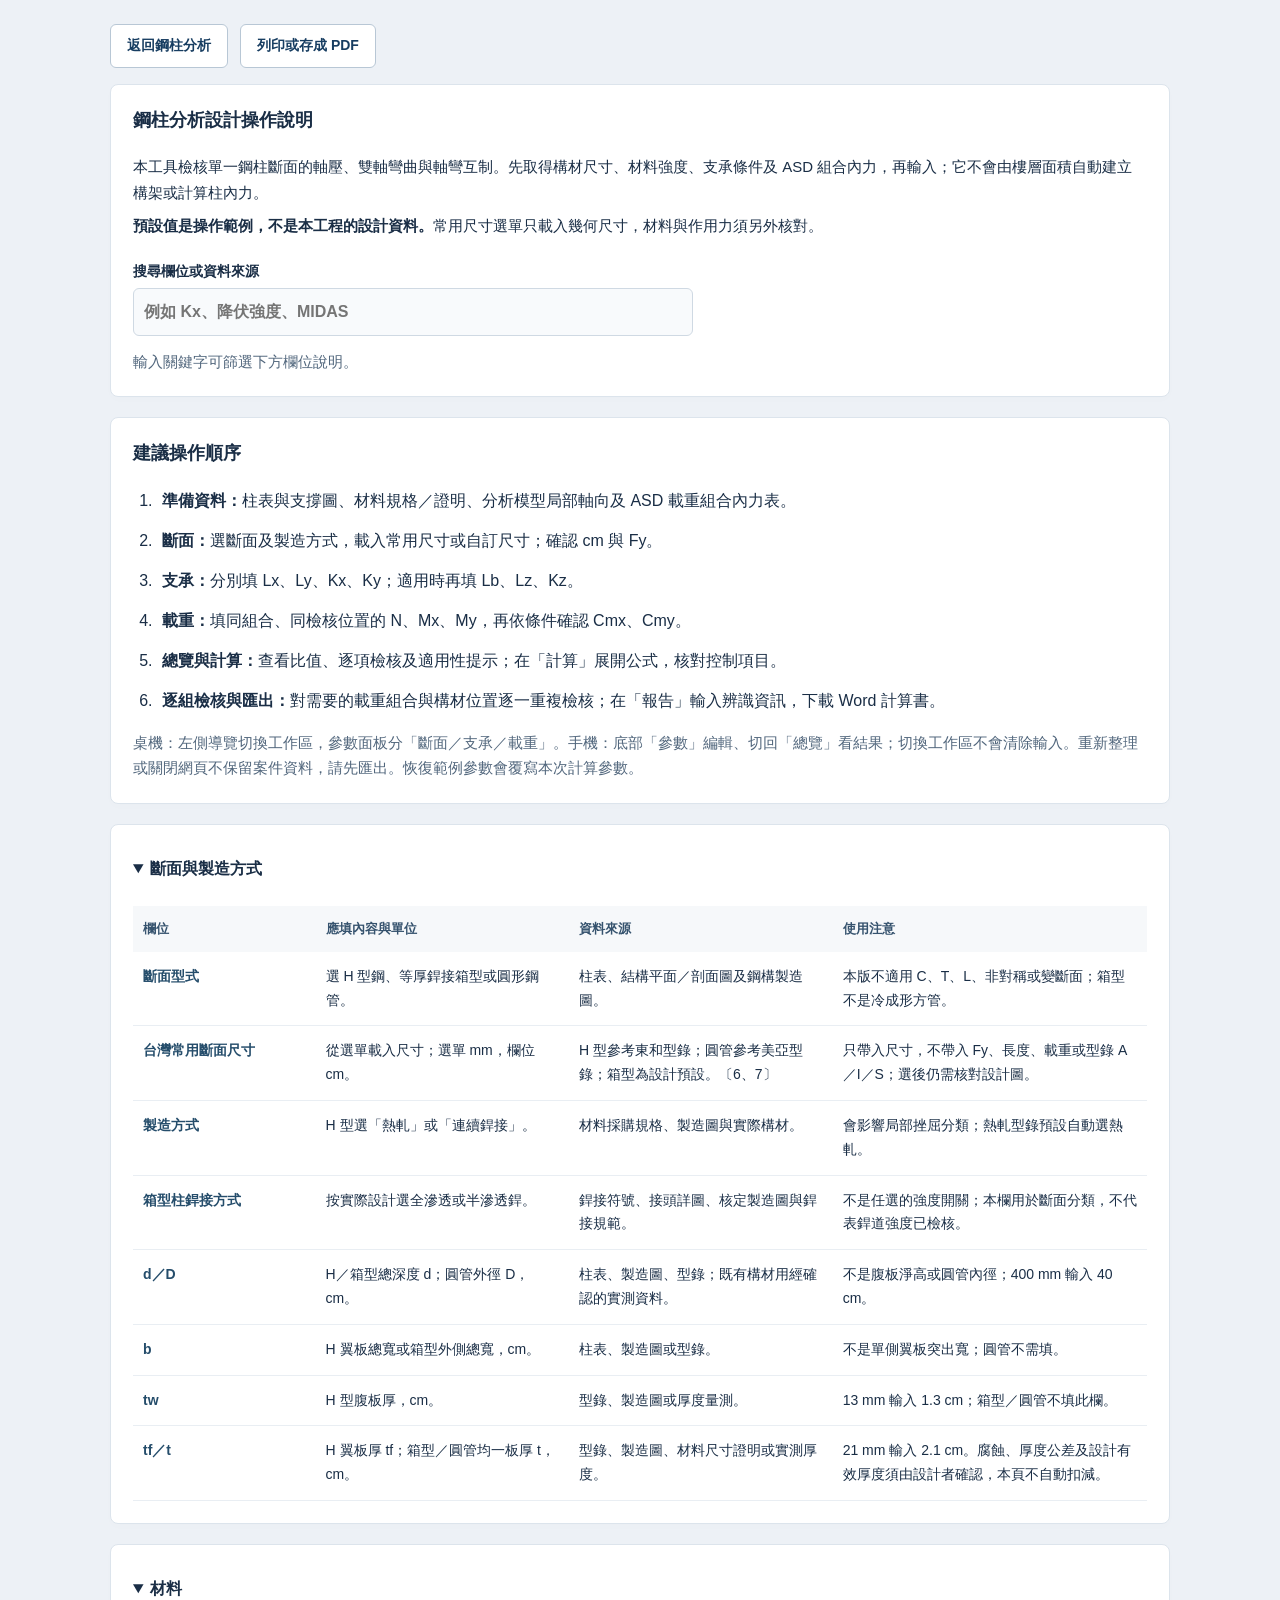
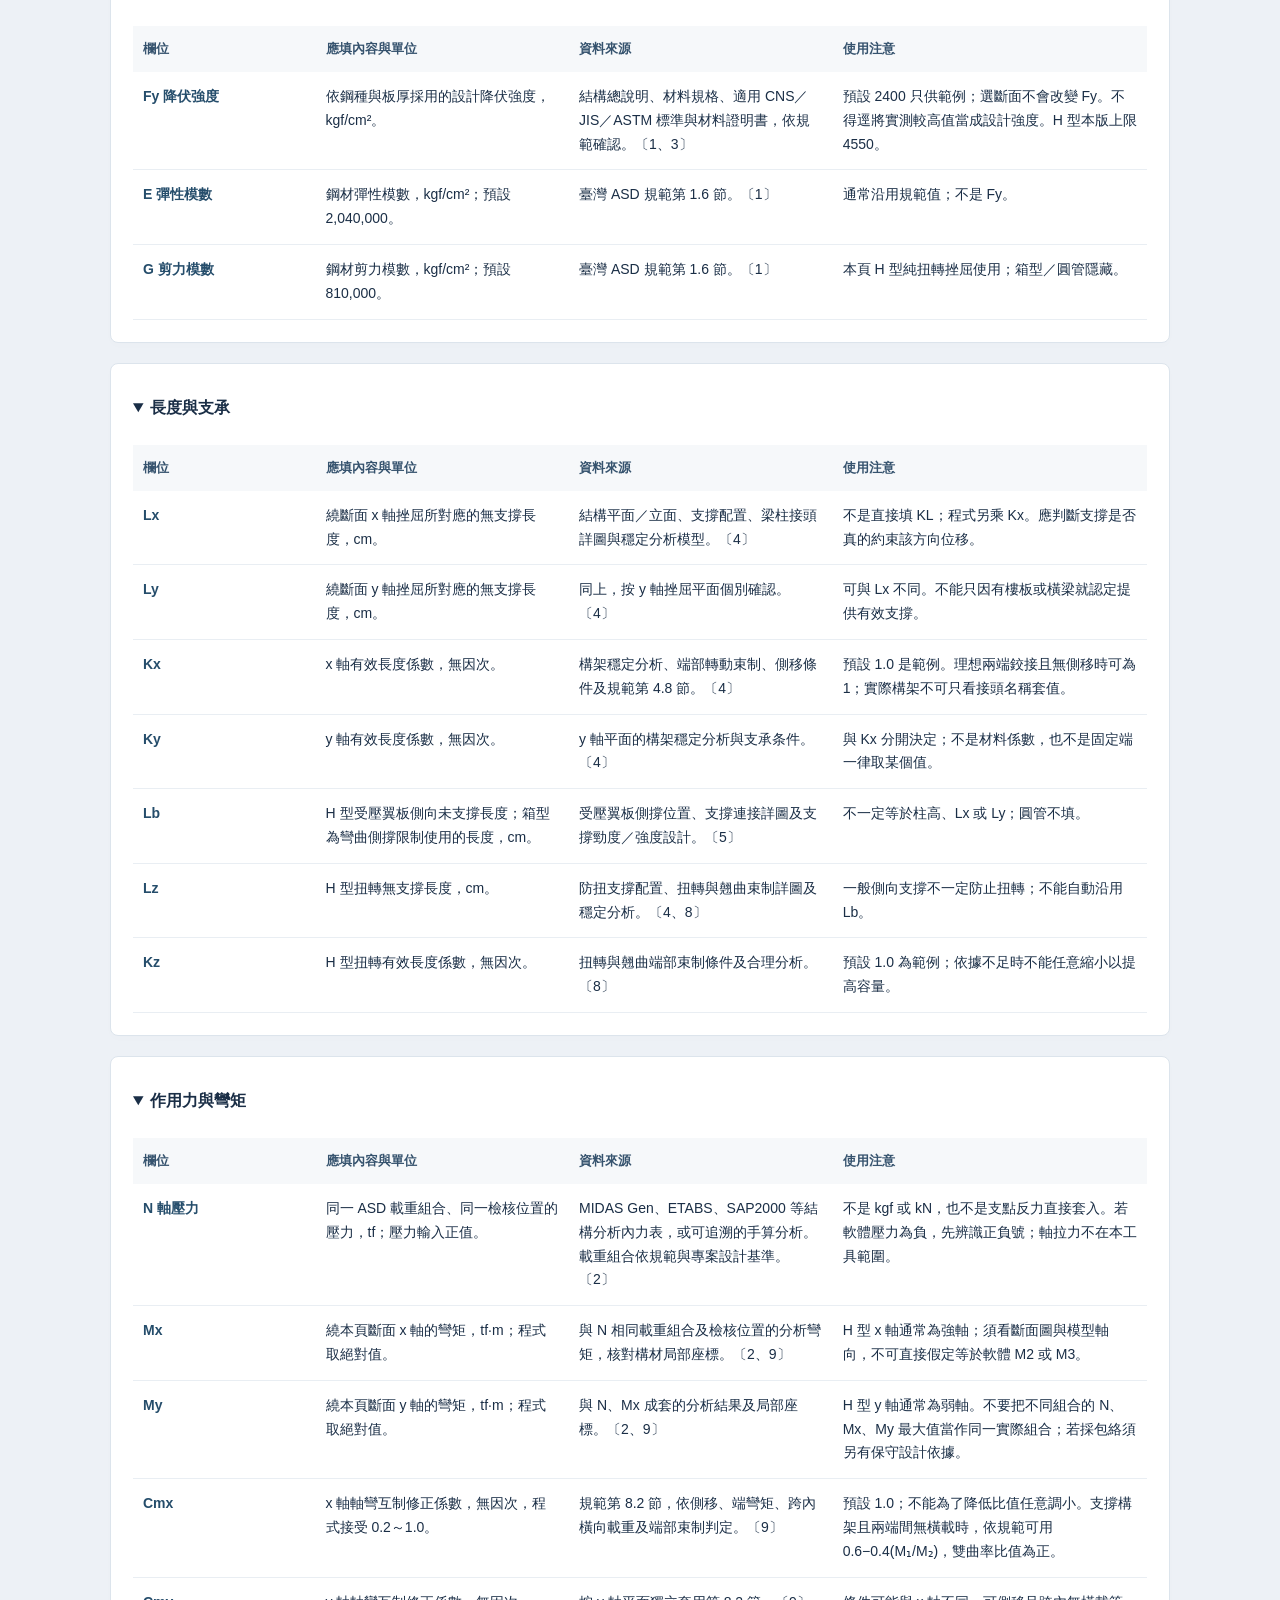
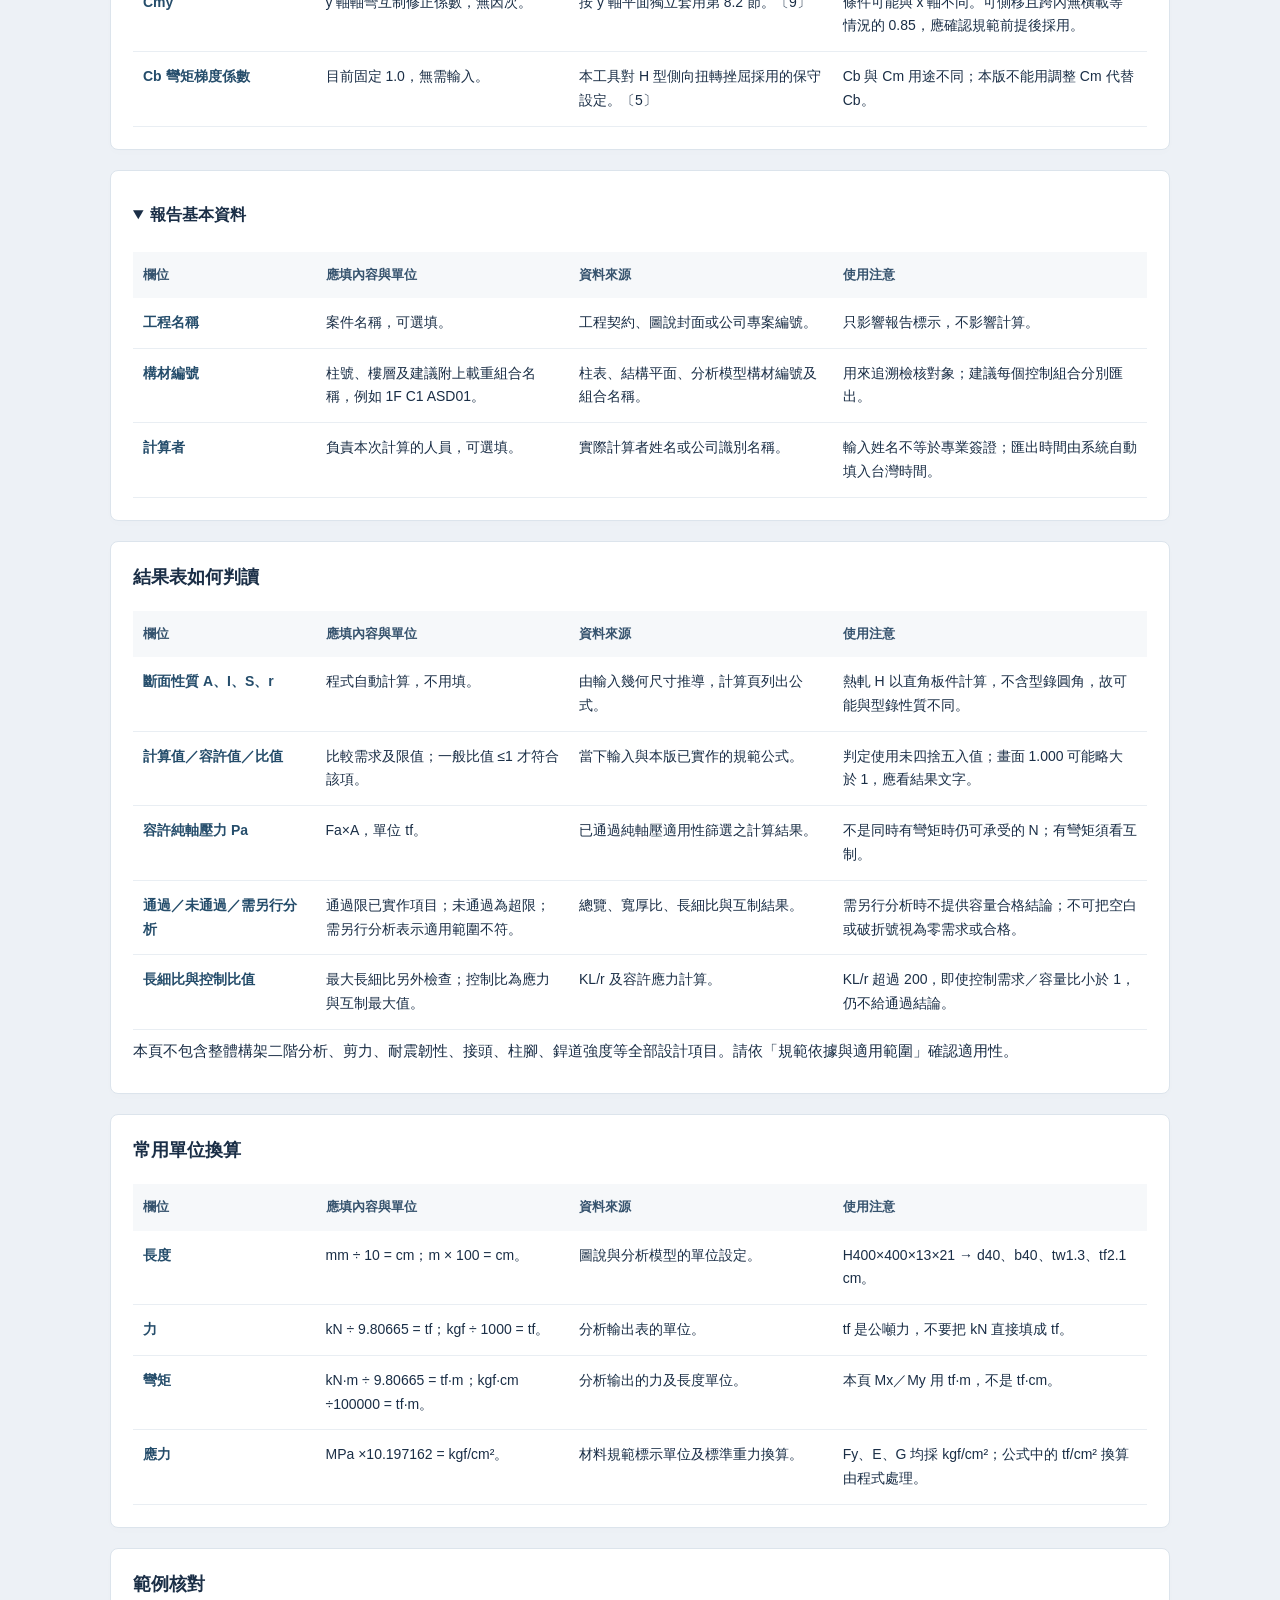
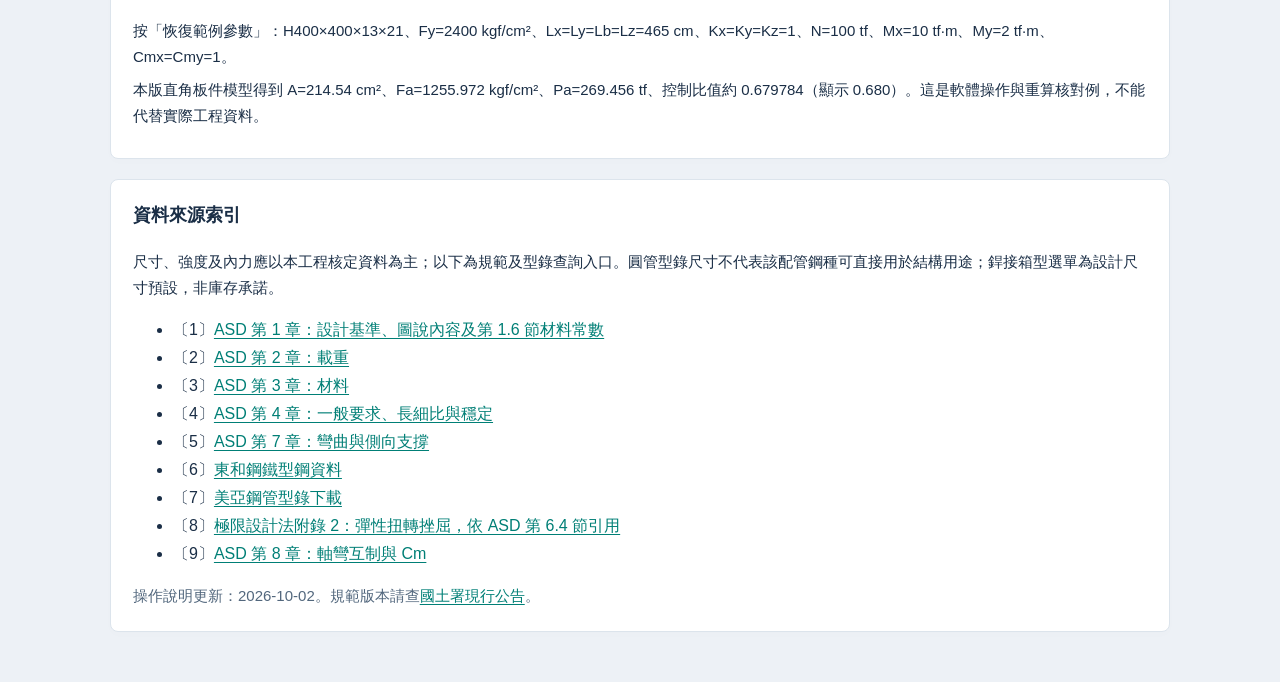
==== manual.html @ a2aa0b91 "Embed searchable operation guide with field definitions and data sources" ====
<!doctype html><html lang="zh-Hant"><head><meta charset="utf-8"><meta name="viewport" content="width=device-width,initial-scale=1"><title>鋼柱分析設計操作說明</title><link rel="stylesheet" href="style.css?v=20261002-ui2"><style>body{padding:0;background:#edf1f6}.manual-head{max-width:1100px;margin:24px auto 16px;padding:0 20px;display:flex;gap:12px;flex-wrap:wrap}.manual-content{max-width:1100px;margin:auto;padding:0 20px 30px}.manual-content .guide-actions{display:none}@media print{.manual-head,.guide-actions{display:none!important}.manual-content{padding:0}.panel{break-inside:auto;border:0}.guide-table tr{break-inside:avoid}body{background:white}}</style></head><body><div class="manual-head"><a href="index.html" class="toolbar-button">返回鋼柱分析</a><button class="toolbar-button" onclick="window.print()">列印或存成 PDF</button></div><article class="manual-content operation-guide"><section class="panel guide-intro"><h2>鋼柱分析設計操作說明</h2><p>本工具檢核單一鋼柱斷面的軸壓、雙軸彎曲與軸彎互制。先取得構材尺寸、材料強度、支承條件及 ASD 組合內力，再輸入；它不會由樓層面積自動建立構架或計算柱內力。</p><p><strong>預設值是操作範例，不是本工程的設計資料。</strong>常用尺寸選單只載入幾何尺寸，材料與作用力須另外核對。</p><div class="guide-actions"><a class="toolbar-button" href="manual.html" target="_blank" rel="noopener">獨立開啟操作手冊</a></div><label class="guide-search-label">搜尋欄位或資料來源<input type="search" class="guide-search" placeholder="例如 Kx、降伏強度、MIDAS" aria-describedby="guide-search-result"></label><p id="guide-search-result" class="hint" role="status">輸入關鍵字可篩選下方欄位說明。</p></section>
<section class="panel"><h2>建議操作順序</h2><ol class="guide-steps"><li><b>準備資料：</b>柱表與支撐圖、材料規格／證明、分析模型局部軸向及 ASD 載重組合內力表。</li><li><b>斷面：</b>選斷面及製造方式，載入常用尺寸或自訂尺寸；確認 cm 與 Fy。</li><li><b>支承：</b>分別填 Lx、Ly、Kx、Ky；適用時再填 Lb、Lz、Kz。</li><li><b>載重：</b>填同組合、同檢核位置的 N、Mx、My，再依條件確認 Cmx、Cmy。</li><li><b>總覽與計算：</b>查看比值、逐項檢核及適用性提示；在「計算」展開公式，核對控制項目。</li><li><b>逐組檢核與匯出：</b>對需要的載重組合與構材位置逐一重複檢核；在「報告」輸入辨識資訊，下載 Word 計算書。</li></ol><p class="hint">桌機：左側導覽切換工作區，參數面板分「斷面／支承／載重」。手機：底部「參數」編輯、切回「總覽」看結果；切換工作區不會清除輸入。重新整理或關閉網頁不保留案件資料，請先匯出。恢復範例參數會覆寫本次計算參數。</p></section><section class="panel"><details class="guide-section" open><summary>斷面與製造方式</summary><div class="guide-table-wrap"><table class="guide-table"><thead><tr><th>欄位</th><th>應填內容與單位</th><th>資料來源</th><th>使用注意</th></tr></thead><tbody><tr><td data-label="欄位">斷面型式</td><td data-label="應填內容與單位">選 H 型鋼、等厚銲接箱型或圓形鋼管。</td><td data-label="資料來源">柱表、結構平面／剖面圖及鋼構製造圖。</td><td data-label="使用注意">本版不適用 C、T、L、非對稱或變斷面；箱型不是冷成形方管。</td></tr><tr><td data-label="欄位">台灣常用斷面尺寸</td><td data-label="應填內容與單位">從選單載入尺寸；選單 mm，欄位 cm。</td><td data-label="資料來源">H 型參考東和型錄；圓管參考美亞型錄；箱型為設計預設。〔6、7〕</td><td data-label="使用注意">只帶入尺寸，不帶入 Fy、長度、載重或型錄 A／I／S；選後仍需核對設計圖。</td></tr><tr><td data-label="欄位">製造方式</td><td data-label="應填內容與單位">H 型選「熱軋」或「連續銲接」。</td><td data-label="資料來源">材料採購規格、製造圖與實際構材。</td><td data-label="使用注意">會影響局部挫屈分類；熱軋型錄預設自動選熱軋。</td></tr><tr><td data-label="欄位">箱型柱銲接方式</td><td data-label="應填內容與單位">按實際設計選全滲透或半滲透銲。</td><td data-label="資料來源">銲接符號、接頭詳圖、核定製造圖與銲接規範。</td><td data-label="使用注意">不是任選的強度開關；本欄用於斷面分類，不代表銲道強度已檢核。</td></tr><tr><td data-label="欄位">d／D</td><td data-label="應填內容與單位">H／箱型總深度 d；圓管外徑 D，cm。</td><td data-label="資料來源">柱表、製造圖、型錄；既有構材用經確認的實測資料。</td><td data-label="使用注意">不是腹板淨高或圓管內徑；400 mm 輸入 40 cm。</td></tr><tr><td data-label="欄位">b</td><td data-label="應填內容與單位">H 翼板總寬或箱型外側總寬，cm。</td><td data-label="資料來源">柱表、製造圖或型錄。</td><td data-label="使用注意">不是單側翼板突出寬；圓管不需填。</td></tr><tr><td data-label="欄位">tw</td><td data-label="應填內容與單位">H 型腹板厚，cm。</td><td data-label="資料來源">型錄、製造圖或厚度量測。</td><td data-label="使用注意">13 mm 輸入 1.3 cm；箱型／圓管不填此欄。</td></tr><tr><td data-label="欄位">tf／t</td><td data-label="應填內容與單位">H 翼板厚 tf；箱型／圓管均一板厚 t，cm。</td><td data-label="資料來源">型錄、製造圖、材料尺寸證明或實測厚度。</td><td data-label="使用注意">21 mm 輸入 2.1 cm。腐蝕、厚度公差及設計有效厚度須由設計者確認，本頁不自動扣減。</td></tr></tbody></table></div></details></section><section class="panel"><details class="guide-section" open><summary>材料</summary><div class="guide-table-wrap"><table class="guide-table"><thead><tr><th>欄位</th><th>應填內容與單位</th><th>資料來源</th><th>使用注意</th></tr></thead><tbody><tr><td data-label="欄位">Fy 降伏強度</td><td data-label="應填內容與單位">依鋼種與板厚採用的設計降伏強度，kgf/cm²。</td><td data-label="資料來源">結構總說明、材料規格、適用 CNS／JIS／ASTM 標準與材料證明書，依規範確認。〔1、3〕</td><td data-label="使用注意">預設 2400 只供範例；選斷面不會改變 Fy。不得逕將實測較高值當成設計強度。H 型本版上限 4550。</td></tr><tr><td data-label="欄位">E 彈性模數</td><td data-label="應填內容與單位">鋼材彈性模數，kgf/cm²；預設 2,040,000。</td><td data-label="資料來源">臺灣 ASD 規範第 1.6 節。〔1〕</td><td data-label="使用注意">通常沿用規範值；不是 Fy。</td></tr><tr><td data-label="欄位">G 剪力模數</td><td data-label="應填內容與單位">鋼材剪力模數，kgf/cm²；預設 810,000。</td><td data-label="資料來源">臺灣 ASD 規範第 1.6 節。〔1〕</td><td data-label="使用注意">本頁 H 型純扭轉挫屈使用；箱型／圓管隱藏。</td></tr></tbody></table></div></details></section><section class="panel"><details class="guide-section" open><summary>長度與支承</summary><div class="guide-table-wrap"><table class="guide-table"><thead><tr><th>欄位</th><th>應填內容與單位</th><th>資料來源</th><th>使用注意</th></tr></thead><tbody><tr><td data-label="欄位">Lx</td><td data-label="應填內容與單位">繞斷面 x 軸挫屈所對應的無支撐長度，cm。</td><td data-label="資料來源">結構平面／立面、支撐配置、梁柱接頭詳圖與穩定分析模型。〔4〕</td><td data-label="使用注意">不是直接填 KL；程式另乘 Kx。應判斷支撐是否真的約束該方向位移。</td></tr><tr><td data-label="欄位">Ly</td><td data-label="應填內容與單位">繞斷面 y 軸挫屈所對應的無支撐長度，cm。</td><td data-label="資料來源">同上，按 y 軸挫屈平面個別確認。〔4〕</td><td data-label="使用注意">可與 Lx 不同。不能只因有樓板或橫梁就認定提供有效支撐。</td></tr><tr><td data-label="欄位">Kx</td><td data-label="應填內容與單位">x 軸有效長度係數，無因次。</td><td data-label="資料來源">構架穩定分析、端部轉動束制、側移條件及規範第 4.8 節。〔4〕</td><td data-label="使用注意">預設 1.0 是範例。理想兩端鉸接且無側移時可為 1；實際構架不可只看接頭名稱套值。</td></tr><tr><td data-label="欄位">Ky</td><td data-label="應填內容與單位">y 軸有效長度係數，無因次。</td><td data-label="資料來源">y 軸平面的構架穩定分析與支承条件。〔4〕</td><td data-label="使用注意">與 Kx 分開決定；不是材料係數，也不是固定端一律取某個值。</td></tr><tr><td data-label="欄位">Lb</td><td data-label="應填內容與單位">H 型受壓翼板側向未支撐長度；箱型為彎曲側撐限制使用的長度，cm。</td><td data-label="資料來源">受壓翼板側撐位置、支撐連接詳圖及支撐勁度／強度設計。〔5〕</td><td data-label="使用注意">不一定等於柱高、Lx 或 Ly；圓管不填。</td></tr><tr><td data-label="欄位">Lz</td><td data-label="應填內容與單位">H 型扭轉無支撐長度，cm。</td><td data-label="資料來源">防扭支撐配置、扭轉與翹曲束制詳圖及穩定分析。〔4、8〕</td><td data-label="使用注意">一般側向支撐不一定防止扭轉；不能自動沿用 Lb。</td></tr><tr><td data-label="欄位">Kz</td><td data-label="應填內容與單位">H 型扭轉有效長度係數，無因次。</td><td data-label="資料來源">扭轉與翹曲端部束制條件及合理分析。〔8〕</td><td data-label="使用注意">預設 1.0 為範例；依據不足時不能任意縮小以提高容量。</td></tr></tbody></table></div></details></section><section class="panel"><details class="guide-section" open><summary>作用力與彎矩</summary><div class="guide-table-wrap"><table class="guide-table"><thead><tr><th>欄位</th><th>應填內容與單位</th><th>資料來源</th><th>使用注意</th></tr></thead><tbody><tr><td data-label="欄位">N 軸壓力</td><td data-label="應填內容與單位">同一 ASD 載重組合、同一檢核位置的壓力，tf；壓力輸入正值。</td><td data-label="資料來源">MIDAS Gen、ETABS、SAP2000 等結構分析內力表，或可追溯的手算分析。載重組合依規範與專案設計基準。〔2〕</td><td data-label="使用注意">不是 kgf 或 kN，也不是支點反力直接套入。若軟體壓力為負，先辨識正負號；軸拉力不在本工具範圍。</td></tr><tr><td data-label="欄位">Mx</td><td data-label="應填內容與單位">繞本頁斷面 x 軸的彎矩，tf·m；程式取絕對值。</td><td data-label="資料來源">與 N 相同載重組合及檢核位置的分析彎矩，核對構材局部座標。〔2、9〕</td><td data-label="使用注意">H 型 x 軸通常為強軸；須看斷面圖與模型軸向，不可直接假定等於軟體 M2 或 M3。</td></tr><tr><td data-label="欄位">My</td><td data-label="應填內容與單位">繞本頁斷面 y 軸的彎矩，tf·m；程式取絕對值。</td><td data-label="資料來源">與 N、Mx 成套的分析結果及局部座標。〔2、9〕</td><td data-label="使用注意">H 型 y 軸通常為弱軸。不要把不同組合的 N、Mx、My 最大值當作同一實際組合；若採包絡須另有保守設計依據。</td></tr><tr><td data-label="欄位">Cmx</td><td data-label="應填內容與單位">x 軸軸彎互制修正係數，無因次，程式接受 0.2～1.0。</td><td data-label="資料來源">規範第 8.2 節，依側移、端彎矩、跨內橫向載重及端部束制判定。〔9〕</td><td data-label="使用注意">預設 1.0；不能為了降低比值任意調小。支撐構架且兩端間無橫載時，依規範可用 0.6−0.4(M₁/M₂)，雙曲率比值為正。</td></tr><tr><td data-label="欄位">Cmy</td><td data-label="應填內容與單位">y 軸軸彎互制修正係數，無因次。</td><td data-label="資料來源">按 y 軸平面獨立套用第 8.2 節。〔9〕</td><td data-label="使用注意">條件可能與 x 軸不同。可側移且跨內無橫載等情況的 0.85，應確認規範前提後採用。</td></tr><tr><td data-label="欄位">Cb 彎矩梯度係數</td><td data-label="應填內容與單位">目前固定 1.0，無需輸入。</td><td data-label="資料來源">本工具對 H 型側向扭轉挫屈採用的保守設定。〔5〕</td><td data-label="使用注意">Cb 與 Cm 用途不同；本版不能用調整 Cm 代替 Cb。</td></tr></tbody></table></div></details></section><section class="panel"><details class="guide-section" open><summary>報告基本資料</summary><div class="guide-table-wrap"><table class="guide-table"><thead><tr><th>欄位</th><th>應填內容與單位</th><th>資料來源</th><th>使用注意</th></tr></thead><tbody><tr><td data-label="欄位">工程名稱</td><td data-label="應填內容與單位">案件名稱，可選填。</td><td data-label="資料來源">工程契約、圖說封面或公司專案編號。</td><td data-label="使用注意">只影響報告標示，不影響計算。</td></tr><tr><td data-label="欄位">構材編號</td><td data-label="應填內容與單位">柱號、樓層及建議附上載重組合名稱，例如 1F C1 ASD01。</td><td data-label="資料來源">柱表、結構平面、分析模型構材編號及組合名稱。</td><td data-label="使用注意">用來追溯檢核對象；建議每個控制組合分別匯出。</td></tr><tr><td data-label="欄位">計算者</td><td data-label="應填內容與單位">負責本次計算的人員，可選填。</td><td data-label="資料來源">實際計算者姓名或公司識別名稱。</td><td data-label="使用注意">輸入姓名不等於專業簽證；匯出時間由系統自動填入台灣時間。</td></tr></tbody></table></div></details></section><section class="panel"><h2>結果表如何判讀</h2><div class="guide-table-wrap"><table class="guide-table"><thead><tr><th>欄位</th><th>應填內容與單位</th><th>資料來源</th><th>使用注意</th></tr></thead><tbody><tr><td data-label="欄位">斷面性質 A、I、S、r</td><td data-label="應填內容與單位">程式自動計算，不用填。</td><td data-label="資料來源">由輸入幾何尺寸推導，計算頁列出公式。</td><td data-label="使用注意">熱軋 H 以直角板件計算，不含型錄圓角，故可能與型錄性質不同。</td></tr><tr><td data-label="欄位">計算值／容許值／比值</td><td data-label="應填內容與單位">比較需求及限值；一般比值 ≤1 才符合該項。</td><td data-label="資料來源">當下輸入與本版已實作的規範公式。</td><td data-label="使用注意">判定使用未四捨五入值；畫面 1.000 可能略大於 1，應看結果文字。</td></tr><tr><td data-label="欄位">容許純軸壓力 Pa</td><td data-label="應填內容與單位">Fa×A，單位 tf。</td><td data-label="資料來源">已通過純軸壓適用性篩選之計算結果。</td><td data-label="使用注意">不是同時有彎矩時仍可承受的 N；有彎矩須看互制。</td></tr><tr><td data-label="欄位">通過／未通過／需另行分析</td><td data-label="應填內容與單位">通過限已實作項目；未通過為超限；需另行分析表示適用範圍不符。</td><td data-label="資料來源">總覽、寬厚比、長細比與互制結果。</td><td data-label="使用注意">需另行分析時不提供容量合格結論；不可把空白或破折號視為零需求或合格。</td></tr><tr><td data-label="欄位">長細比與控制比值</td><td data-label="應填內容與單位">最大長細比另外檢查；控制比為應力與互制最大值。</td><td data-label="資料來源">KL/r 及容許應力計算。</td><td data-label="使用注意">KL/r 超過 200，即使控制需求／容量比小於 1，仍不給通過結論。</td></tr></tbody></table></div><p>本頁不包含整體構架二階分析、剪力、耐震韌性、接頭、柱腳、銲道強度等全部設計項目。請依「規範依據與適用範圍」確認適用性。</p></section>
<section class="panel"><h2>常用單位換算</h2><div class="guide-table-wrap"><table class="guide-table"><thead><tr><th>欄位</th><th>應填內容與單位</th><th>資料來源</th><th>使用注意</th></tr></thead><tbody><tr><td data-label="欄位">長度</td><td data-label="應填內容與單位">mm ÷ 10 = cm；m × 100 = cm。</td><td data-label="資料來源">圖說與分析模型的單位設定。</td><td data-label="使用注意">H400×400×13×21 → d40、b40、tw1.3、tf2.1 cm。</td></tr><tr><td data-label="欄位">力</td><td data-label="應填內容與單位">kN ÷ 9.80665 = tf；kgf ÷ 1000 = tf。</td><td data-label="資料來源">分析輸出表的單位。</td><td data-label="使用注意">tf 是公噸力，不要把 kN 直接填成 tf。</td></tr><tr><td data-label="欄位">彎矩</td><td data-label="應填內容與單位">kN·m ÷ 9.80665 = tf·m；kgf·cm ÷100000 = tf·m。</td><td data-label="資料來源">分析输出的力及長度單位。</td><td data-label="使用注意">本頁 Mx／My 用 tf·m，不是 tf·cm。</td></tr><tr><td data-label="欄位">應力</td><td data-label="應填內容與單位">MPa ×10.197162 = kgf/cm²。</td><td data-label="資料來源">材料規範標示單位及標準重力換算。</td><td data-label="使用注意">Fy、E、G 均採 kgf/cm²；公式中的 tf/cm² 換算由程式處理。</td></tr></tbody></table></div></section><section class="panel"><h2>範例核對</h2><p>按「恢復範例參數」：H400×400×13×21、Fy=2400 kgf/cm²、Lx=Ly=Lb=Lz=465 cm、Kx=Ky=Kz=1、N=100 tf、Mx=10 tf·m、My=2 tf·m、Cmx=Cmy=1。</p><p>本版直角板件模型得到 A=214.54 cm²、Fa=1255.972 kgf/cm²、Pa=269.456 tf、控制比值約 0.679784（顯示 0.680）。這是軟體操作與重算核對例，不能代替實際工程資料。</p></section><section class="panel"><h2>資料來源索引</h2><p>尺寸、強度及內力應以本工程核定資料為主；以下為規範及型錄查詢入口。圓管型錄尺寸不代表該配管鋼種可直接用於結構用途；銲接箱型選單為設計尺寸預設，非庫存承諾。</p><ul><li>〔1〕<a href="https://www.nlma.gov.tw/uploads/files/29f814e938f670b39b730db3df30ebcd.pdf" target="_blank" rel="noopener">ASD 第 1 章：設計基準、圖說內容及第 1.6 節材料常數</a></li><li>〔2〕<a href="https://www.nlma.gov.tw/uploads/files/dcf68fc6a62377c89c0e18880c8ac328.pdf" target="_blank" rel="noopener">ASD 第 2 章：載重</a></li><li>〔3〕<a href="https://www.nlma.gov.tw/uploads/files/82c2aaa85e73c89645af78f06986d266.pdf" target="_blank" rel="noopener">ASD 第 3 章：材料</a></li><li>〔4〕<a href="https://www.nlma.gov.tw/uploads/files/e7c2c9d73eefc69beecde12336374b9b.pdf" target="_blank" rel="noopener">ASD 第 4 章：一般要求、長細比與穩定</a></li><li>〔5〕<a href="https://www.nlma.gov.tw/uploads/files/91bbcbd01a38582e6c5b1f00dd367683.pdf" target="_blank" rel="noopener">ASD 第 7 章：彎曲與側向支撐</a></li><li>〔6〕<a href="https://www.tunghosteel.com/product/detail/2" target="_blank" rel="noopener">東和鋼鐵型鋼資料</a></li><li>〔7〕<a href="https://www.mayer.com.tw/zh-tw/download/1" target="_blank" rel="noopener">美亞鋼管型錄下載</a></li><li>〔8〕<a href="https://www.nlma.gov.tw/uploads/files/d547411a0c02e0a8816b6d9c2aadb32e.pdf" target="_blank" rel="noopener">極限設計法附錄 2：彈性扭轉挫屈，依 ASD 第 6.4 節引用</a></li><li>〔9〕<a href="https://www.nlma.gov.tw/uploads/files/f6ed32171e4e99a9c49e85ca3b733d3c.pdf" target="_blank" rel="noopener">ASD 第 8 章：軸彎互制與 Cm</a></li></ul><p class="hint">操作說明更新：2026-10-02。規範版本請查<a href="https://www.nlma.gov.tw/ch/legislation/regsearch/7176" target="_blank" rel="noopener">國土署現行公告</a>。</p></section></article><script src="guide.js?v=20261002-ui2"></script></body></html>
---- style.css ----
:root{font-family:Inter,"Noto Sans TC","Microsoft JhengHei",sans-serif;color:#1a2e46;background:#f1f4f7;font-size:16px;--navy:#152943;--teal:#007f76;--line:#dce4ec;--muted:#62748a}*{box-sizing:border-box}body{margin:0}header{height:82px;background:var(--navy);color:white;display:flex;justify-content:space-between;align-items:center;padding:0 4vw}.brand{display:flex;gap:14px;font-size:20px;letter-spacing:.06em;font-weight:700;align-items:center}.brand small{display:block;font-size:11px;letter-spacing:.2em;color:#aec1d9;margin-top:5px}.logo{font-family:serif;background:#24415f;color:#60d4c4;font-size:42px;line-height:45px;text-align:center;width:46px;height:46px}.header-meta{font-size:14px}.header-meta span{color:#b8c8d9;margin-left:16px}main{max-width:1560px;margin:auto;padding:32px 4vw 20px}.page-title{display:flex;justify-content:space-between;align-items:center;margin-bottom:28px;gap:20px}.eyebrow{font-size:12px;letter-spacing:.11em;font-weight:700;color:var(--teal)}h1{font-size:27px;letter-spacing:.015em;margin:10px 0 8px}p{line-height:1.7;margin:8px 0}.page-title p{color:var(--muted);font-size:15px}.unit-badge{padding:9px 13px;border:1px solid var(--line);border-radius:6px;white-space:nowrap;font-size:13px;background:white}.layout{display:grid;grid-template-columns:340px minmax(0,1fr);gap:25px;align-items:start}.panel{background:white;border:1px solid var(--line);border-radius:10px;padding:24px;margin-bottom:20px;box-shadow:0 3px 10px #1d344103}h2{font-size:18px;line-height:1.5;margin:0 0 20px}h2 i{font-size:12px;display:inline-flex;align-items:center;justify-content:center;background:#e8f3f2;color:var(--teal);height:27px;width:27px;border-radius:6px;font-style:normal;margin-right:10px}.fields{display:grid;grid-template-columns:repeat(2,minmax(0,1fr));gap:15px 14px}label{font-size:14px;line-height:1.5;display:block;margin-bottom:15px;font-weight:600}label .label-unit{font-size:12px;color:var(--muted);font-weight:400;display:block;min-height:18px}input,select{display:block;background:#f8fafc;border:1px solid #cfd9e3;border-radius:6px;width:100%;height:42px;padding:8px 10px;font:inherit;color:#1d344e;margin-top:6px;outline:none}input{font-variant-numeric:tabular-nums}input:focus,select:focus{border-color:var(--teal);box-shadow:0 0 0 3px #007f7618}input:disabled{background:#e9eef3;color:#8794a4}.fields label{margin-bottom:3px}.hint{font-size:13px;color:var(--muted);line-height:1.65;margin:14px 0 0}.summary{background:var(--navy);color:white;border-radius:10px;display:grid;grid-template-columns:1fr 210px;gap:24px;padding:25px 28px;margin-bottom:18px;border-top:4px solid #39bba8}.summary .eyebrow{color:#63d7c8}.summary h2{font-size:25px;margin:7px 0}.summary p{font-size:14px;color:#c6d4e3;margin:0}.ratio{border-left:1px solid #ffffff26;padding-left:27px}.ratio span{font-size:13px;color:#c6d4e3}.ratio strong{font-size:42px;display:block;letter-spacing:-.04em;font-variant-numeric:tabular-nums;margin:4px 0}.meter{height:5px;background:#ffffff25;border-radius:8px;overflow:hidden}.meter b{height:100%;background:#55d6c1;display:block;transition:width .2s}.summary.fail{border-color:#ee7777}.summary.fail .meter b{background:#ee7777}.summary.pending{border-color:#e1b566}.metrics{display:grid;grid-template-columns:repeat(3,minmax(0,1fr));gap:14px;margin-bottom:20px}.metric{border:1px solid var(--line);padding:18px;background:white;border-radius:8px}.metric span{font-size:13px;color:var(--muted)}.metric strong{display:block;font-size:25px;margin:9px 0;font-variant-numeric:tabular-nums}.metric small{font-size:12px;font-weight:400;color:var(--muted)}.metric p{font-size:12px;color:var(--muted);margin:0}.section-head{display:flex;align-items:baseline;justify-content:space-between;gap:10px}.section-head h2{margin-bottom:15px}.section-head span{color:var(--muted);font-size:13px}.drawings{display:grid;grid-template-columns:1fr 1fr;background:#f8fafc;border:1px solid #e4ebf1;border-radius:7px}.drawings>div+div{border-left:1px solid #e4ebf1}.drawings svg{width:100%;display:block;max-height:280px}svg text{font-family:inherit;font-size:13px;fill:#526a82}.drawing-panel .hint{margin-top:10px}.table-scroll{overflow:auto}table{width:100%;border-collapse:collapse;font-size:14px}th{text-align:left;color:var(--muted);font-weight:500;font-size:13px;background:#f6f8fa;padding:12px 10px;white-space:nowrap}td{padding:13px 10px;border-bottom:1px solid #e9eef3;font-variant-numeric:tabular-nums}td:not(:first-child){white-space:nowrap}.pill{display:inline-block;padding:4px 8px;font-size:12px;border-radius:5px;color:#007463;background:#e5f6f0;white-space:nowrap}.pill.fail{color:#b3363b;background:#fceced}.pill.pending{color:#89601c;background:#fff4db}.warning{padding:13px 15px;border-radius:6px;background:#fff6e4;color:#805b20;font-size:14px;margin-top:12px;line-height:1.65}.error{padding:20px;background:#fff0f1;color:#a62d38;border:1px solid #f2b9bf;border-radius:8px;margin-bottom:20px}details{border-top:1px solid #e7edf2;padding:14px 0}details:first-child{border-top:0;padding-top:0}.panel>details:last-child{padding-bottom:0}summary{cursor:pointer;font-size:16px;font-weight:600;line-height:1.6}details[open] summary{margin-bottom:15px}details p{font-size:14px;color:#4f637a}.formula{font-family:ui-monospace,Consolas,monospace;font-size:14px;line-height:1.85;background:#f5f8fb;border-left:3px solid #69bbae;padding:13px 16px;margin:12px 0;overflow-wrap:anywhere}.prose{font-size:14px;line-height:1.8}.prose table td{white-space:normal;vertical-align:top}.prose table td:first-child{width:24%;font-weight:600}.prose ul{padding-left:20px}.prose li{margin:7px 0}a{color:var(--teal);text-underline-offset:3px}.reset{width:100%;padding:13px;background:white;border:1px solid #c8d5e0;border-radius:7px;color:#3f5670;font-size:14px;cursor:pointer;margin-bottom:22px}.reset:hover{background:#e9f3f1}footer{margin-top:32px;padding-top:20px;border-top:1px solid var(--line);font-size:12px;letter-spacing:.1em;color:var(--muted);display:flex;justify-content:space-between}footer span{letter-spacing:0}[hidden]{display:none!important}@media(min-width:1200px){.summary{position:sticky;top:12px;z-index:2;box-shadow:0 8px 20px #10294312}}@media(max-width:1050px){.layout{grid-template-columns:295px minmax(0,1fr);gap:18px}main{padding:25px 22px}.panel{padding:18px}.summary{grid-template-columns:1fr;padding:20px}.ratio{border:0;padding:0}.ratio strong{font-size:32px}.metrics{gap:9px}.metric{padding:13px}.metric strong{font-size:22px}.page-title{align-items:start}.unit-badge{display:none}}@media(max-width:760px){header{height:72px;padding:0 20px}.header-meta span{display:none}main{padding:24px 16px}.page-title h1{font-size:23px}.layout{display:flex;flex-direction:column}.layout>aside,.workspace{width:100%}.summary{grid-template-columns:1fr 130px;gap:10px}.summary h2{font-size:21px}.metrics{grid-template-columns:1fr 1fr 1fr}.metric strong{font-size:20px}.drawings{grid-template-columns:1fr}.drawings>div+div{border-left:0;border-top:1px solid #e4ebf1}.section-head{flex-wrap:wrap}footer span{display:none}}@media print{header,aside,.page-title,footer{display:none}.layout{display:block}.summary{position:static}main{padding:0}.panel{break-inside:avoid}.summary{color:black;background:white}.summary p,.summary .eyebrow{color:black}}
.mobile-result{display:none}@media(max-width:760px){body{padding-bottom:62px}.mobile-result{display:block;position:fixed;bottom:12px;left:16px;right:16px;z-index:10;background:#152943;color:white;text-align:center;font-size:15px;font-weight:600;padding:15px;border-radius:9px;box-shadow:0 4px 20px #15294330;text-decoration:none}#result-area{scroll-margin-top:16px}}
@media print{.mobile-result{display:none}}
.preset-label{margin-top:18px}.preset-label select{border-color:#8ac1b8;background:#f1faf7;font-size:14px}.preset-note{margin:-3px 0 20px;padding:10px 12px;background:#f3f8fa;border-radius:6px}

.report-fields{display:grid;grid-template-columns:2fr 1fr 1fr;gap:14px}.export-button{border:0;border-radius:7px;background:#007f76;color:white;padding:13px 20px;font:inherit;font-weight:600;cursor:pointer}.export-button:hover{background:#00675f}.export-button:focus-visible{outline:3px solid #6bc8ba;outline-offset:3px}.export-button:disabled{opacity:.5;cursor:not-allowed}@media(max-width:760px){.report-fields{grid-template-columns:1fr}.report-fields label{margin-bottom:0}.export-button{width:100%;margin-top:18px}}@media print{.report-panel{display:none}}
/* Professional workspace, desktop inspector and touch-first mobile navigation. */
:root{--nav-width:166px;--header-height:68px;--muted:#52677d;background:#edf1f6}body{padding:0 0 34px}button,input,select{touch-action:manipulation}button{font-family:inherit}button:focus-visible,a:focus-visible,summary:focus-visible{outline:3px solid #168cce;outline-offset:3px}.app-header{height:var(--header-height);position:fixed;top:0;inset-inline:0;z-index:30;padding:0 24px;gap:24px;border-bottom:1px solid #30455d}.brand{font-size:18px;letter-spacing:0;gap:10px}.brand small{font-size:12px;letter-spacing:.1em}.logo{height:36px;width:36px;font-size:32px;line-height:36px;border-radius:5px}.header-meta{margin-left:auto}.header-meta span{color:#b9ddf6}.toolbar-button{border:1px solid #b8c7d5;border-radius:6px;min-height:44px;padding:9px 16px;background:white;color:#173d61;font-size:14px;font-weight:600;cursor:pointer}.app-header .toolbar-button{background:#2a4765;color:white;border-color:#59708a}.app-nav{position:fixed;left:0;top:var(--header-height);bottom:34px;width:var(--nav-width);z-index:20;background:#192d45;color:#b9c9da;padding:26px 12px;display:flex;flex-direction:column;gap:8px}.nav-caption{font-size:12px;letter-spacing:.08em;padding:0 12px 15px}.app-nav button{display:flex;align-items:center;gap:12px;padding:14px 16px;min-height:50px;border:0;border-radius:6px;background:transparent;color:#b9c9da;text-align:left;font-size:15px;cursor:pointer}.app-nav button b{font-size:23px;line-height:1;width:24px;text-align:center;font-weight:500}.app-nav button:hover{background:#253d58;color:white}.app-nav button[aria-current]{background:#28547a;color:white;box-shadow:inset 3px 0 #55ccbb}.app-nav .mobile-input{display:none}.nav-foot{margin-top:auto;padding:20px 12px 0;border-top:1px solid #ffffff1c;font-size:12px;line-height:1.8}main{max-width:none;margin-left:var(--nav-width);padding:calc(var(--header-height) + 22px) 26px 24px}.workbar{display:flex;align-items:center;justify-content:space-between;margin-bottom:20px;gap:14px}.breadcrumb{color:var(--muted);font-size:12px}.workbar h1{font-size:23px;margin:5px 0 0}.layout{grid-template-columns:320px minmax(0,1fr);gap:22px}.layout>aside{position:sticky;top:calc(var(--header-height) + 18px);max-height:calc(100dvh - var(--header-height) - 72px);overflow:auto;scrollbar-width:thin;border:1px solid #d4dde7;border-radius:8px;background:white;box-shadow:0 3px 14px #233b5010}.inspector-head{padding:20px 20px 16px;display:flex;align-items:center;justify-content:space-between;gap:8px}.inspector-head h2{font-size:16px;margin:0}.inspector-head span{font-size:12px;color:var(--muted)}.input-tabs{position:sticky;top:0;z-index:4;background:#f5f8fb;border-top:1px solid #e2e8ee;border-bottom:1px solid #dce4ec;display:flex;padding:0 10px}.input-tabs button{flex:1;border:0;border-bottom:3px solid transparent;min-height:48px;font-size:14px;color:#5d7085;background:transparent;cursor:pointer;font-weight:600}.input-tabs button[aria-selected=true]{color:#00776d;border-bottom-color:#008b7f;background:#eaf5f3}#inputs>.panel{border:0;box-shadow:none;padding:20px;margin:0;border-radius:0}#inputs>.panel h2{font-size:15px;margin-bottom:18px}body:not([data-input-active=section]) [data-input=section],body:not([data-input-active=support]) [data-input=support],body:not([data-input-active=load]) [data-input=load]{display:none}.reset{width:calc(100% - 40px);margin:12px 20px 20px;min-height:44px}.panel{border-radius:8px;padding:22px}.workspace{min-width:0}.workspace>[data-view]{display:none}body[data-workspace=overview] [data-view=overview],body[data-workspace=calculation] [data-view=calculation],body[data-workspace=report] [data-view=report],body[data-workspace=reference] [data-view=reference]{display:block}.summary{position:static;box-shadow:none;padding:22px;grid-template-columns:minmax(0,1fr) 175px;gap:16px}.summary h2{font-size:23px}.ratio{padding-left:20px}.ratio strong{font-size:38px}.metrics{gap:12px}.metric{padding:17px}.metric strong{font-size:24px}.section-head{flex-wrap:wrap}label,input,select{font-size:14px}input,select{min-height:44px}label .label-unit,.hint{font-size:13px}td{font-size:14px}.statusbar{position:fixed;bottom:0;left:0;right:0;z-index:40;background:#e3eaf2;border-top:1px solid #c9d4df;display:flex;justify-content:space-between;padding:7px 20px;font-size:12px;color:#35516e}.statusbar #mobile-result{position:static;display:block;background:none;color:inherit;padding:0;box-shadow:none;font-size:12px;font-weight:600;border-radius:0;text-align:left}.invalid-view{display:none;padding:24px;background:#fff;border:1px solid #e3b9bd;border-radius:8px;color:#983944;line-height:1.7}.invalid-view button{display:block;margin-top:14px}.invalid-input[data-workspace=overview] .invalid-view,.invalid-input[data-workspace=calculation] .invalid-view{display:block}.invalid-input [data-view=calculation]{display:none!important}footer{margin-top:24px;font-size:12px}.report-fields{grid-template-columns:1fr 1fr}.report-fields label:first-child{grid-column:1/-1}.export-button{min-height:48px}summary{min-height:44px;display:list-item;align-content:center}.table-scroll{overscroll-behavior-x:contain}svg{max-width:100%} .prose a{overflow-wrap:anywhere}
@media(min-width:1600px){.layout{grid-template-columns:360px minmax(0,1fr)}.drawings svg{max-height:310px}.report-fields{grid-template-columns:2fr 1fr 1fr}.report-fields label:first-child{grid-column:auto}}
@media(min-width:901px) and (max-width:1200px){:root{--nav-width:92px}.app-nav{padding:20px 8px}.nav-caption,.nav-foot{display:none}.app-nav button{flex-direction:column;gap:8px;padding:13px 6px;font-size:13px}.layout{grid-template-columns:290px minmax(0,1fr);gap:16px}main{padding-left:18px;padding-right:18px}.summary{grid-template-columns:1fr}.ratio{border:0;padding:0}.metrics{grid-template-columns:1fr}.metric{display:flex;align-items:center;justify-content:space-between;gap:12px}.metric p{display:none}.metric strong{margin:0}.drawings{grid-template-columns:1fr}.drawings>div+div{border-left:0;border-top:1px solid #e4ebf1}}
@media(max-width:900px){:root{--header-height:60px}body{padding-bottom:calc(102px + env(safe-area-inset-bottom))}.app-header{padding:0 16px;gap:10px}.brand{font-size:16px}.brand small{font-size:10px}.logo{width:32px;height:32px;line-height:32px}.header-meta{display:none}.app-header .toolbar-button{margin-left:auto;padding:8px 12px;font-size:13px;white-space:nowrap}.app-nav{top:auto;bottom:0;left:0;right:0;width:auto;height:calc(68px + env(safe-area-inset-bottom));padding:4px 6px env(safe-area-inset-bottom);display:grid;grid-template-columns:repeat(5,minmax(0,1fr));gap:2px;background:white;border-top:1px solid #d2dce7;box-shadow:0 -4px 16px #142d4610;z-index:45}.app-nav .mobile-input{display:flex}.app-nav button{flex-direction:column;justify-content:center;gap:4px;padding:4px 2px;min-height:56px;font-size:12px;color:#597087;border-radius:7px}.app-nav button b{font-size:23px}.app-nav button[aria-current]{background:#e9f5f2;color:#00776d;box-shadow:none}.app-nav button:hover{background:#eef3f7;color:#284e6e}.nav-caption,.nav-foot{display:none}.statusbar{bottom:calc(68px + env(safe-area-inset-bottom));font-size:12px;min-height:30px;padding:6px 14px;gap:8px}.statusbar>span:last-child{display:none}.statusbar #mobile-result{font-size:12px}main{margin:0;padding:calc(var(--header-height) + 18px) 16px 0}.workbar{margin-bottom:17px}.workbar h1{font-size:21px}.unit-badge{display:none}.layout{display:block}.layout>aside{display:none;position:static;max-height:none;overflow:visible;width:100%}body[data-workspace=input] .layout>aside{display:block}body[data-workspace=input] .workspace{display:none}.workspace{width:100%}.inspector-head{padding:18px}.input-tabs{top:var(--header-height);z-index:15}#inputs>.panel{padding:20px}.fields{gap:18px 16px}.fields label{font-size:14px}input,select{font-size:16px;min-height:48px;padding:10px}label .label-unit{font-size:13px}.preset-label select{font-size:15px}.panel{padding:20px;margin-bottom:16px}.summary{grid-template-columns:1fr 115px;padding:20px 17px;gap:12px}.summary h2{font-size:20px}.summary p{font-size:13px}.ratio{padding:0;border:0}.ratio span{font-size:12px}.ratio strong{font-size:32px}.metrics{grid-template-columns:repeat(3,minmax(0,1fr));gap:8px}.metric{padding:12px 9px;min-width:0}.metric span{font-size:12px;line-height:1.5;display:block}.metric strong{font-size:21px;overflow-wrap:anywhere}.metric small{display:block;margin-top:3px}.metric p{font-size:12px}.drawings{grid-template-columns:1fr}.drawings>div+div{border-left:0;border-top:1px solid #e4ebf1}.section-head span{font-size:12px}.report-fields{grid-template-columns:1fr;gap:14px}.report-fields label{margin:0}.export-button{width:100%;margin-top:20px}.formula{font-size:14px;padding:12px;line-height:1.85}footer{display:none}.hint{font-size:13px}#results .table-scroll{overflow:visible}#results table,#results tbody{display:block}#results thead{display:none}#results tr{display:grid;grid-template-columns:1fr 1fr;gap:7px 12px;border:1px solid #dce4ec;border-radius:7px;padding:13px;margin-bottom:10px;background:#fafcfe}#results td{display:flex;justify-content:space-between;align-items:center;gap:8px;border:0;padding:0;font-size:13px;white-space:normal;overflow-wrap:anywhere}#results td:first-child{grid-column:1/-1;font-size:15px;font-weight:600;margin-bottom:4px}#results td:not(:first-child)::before{content:attr(data-label);font-size:12px;color:#62748a;white-space:nowrap}#results td:nth-child(3){grid-column:1/-1;grid-row:3}#results td:nth-child(5){grid-column:2;grid-row:2}.pill{font-size:12px}.prose table{min-width:460px}.prose{overflow-x:auto}.prose p{min-width:0}body.invalid-input .statusbar{background:#ffebed;color:#a62d38}}
@media(max-width:380px){.brand small{display:none}.summary{grid-template-columns:1fr}.summary .ratio{display:flex;align-items:center;justify-content:space-between}.summary .meter{display:none}.metrics{grid-template-columns:1fr}.metric{display:flex;align-items:center;gap:12px;justify-content:space-between}.metric strong{margin:0}.metric small{display:inline}.metric p{display:none}.fields{gap:14px 10px}}
@media(prefers-reduced-motion:reduce){*{scroll-behavior:auto!important;transition:none!important}}
@media print{.app-header,.app-nav,.statusbar,.workbar,.layout>aside,.report-panel,.invalid-view{display:none!important}body{padding:0}main{margin:0;padding:0}.workspace>[data-view]{display:block!important}.layout{display:block}.summary{color:black;background:white}.summary p,.summary .eyebrow{color:black}}
.operation-guide{font-size:16px;line-height:1.75}.operation-guide p{font-size:15px}.guide-actions{display:flex;gap:12px;margin-top:18px}.guide-actions a,.manual-head a{text-decoration:none;display:inline-flex;align-items:center}.guide-steps{padding-left:24px}.guide-steps li{padding-left:5px;margin:12px 0}.guide-table-wrap{overflow-x:auto}.guide-table{font-size:14px;table-layout:fixed;line-height:1.7}.guide-table th{white-space:normal;color:#36536e;font-weight:600}.guide-table th:first-child{width:18%}.guide-table th:nth-child(2){width:25%}.guide-table th:nth-child(3){width:26%}.guide-table td{white-space:normal!important;vertical-align:top;font-size:14px;overflow-wrap:anywhere}.guide-table td:first-child{font-weight:600;color:#254d6b}.guide-section{padding:0!important}.operation-guide li a{overflow-wrap:anywhere}@media(max-width:900px){.guide-table,.guide-table tbody{display:block}.guide-table thead{display:none}.guide-table tr{display:block;border:1px solid #d8e2eb;border-radius:7px;padding:14px;margin-bottom:14px;background:#fafcfe}.guide-table td{display:block;padding:8px 0;border:0}.guide-table td:first-child{font-size:16px;padding-top:0}.guide-table td:not(:first-child)::before{content:attr(data-label);display:block;font-size:12px;color:#62748a;font-weight:600;margin-bottom:3px}.guide-table-wrap{overflow:visible}.operation-guide p{font-size:15px}.guide-actions a{width:100%;justify-content:center}}
.guide-search-label{margin:22px 0 0;font-size:14px}.guide-search{max-width:560px;font-size:16px;min-height:48px}.input-error{font-size:14px;color:#a62d38;background:#fff0f1;padding:12px 16px;margin:0;border-bottom:1px solid #f2cbd0;line-height:1.7}
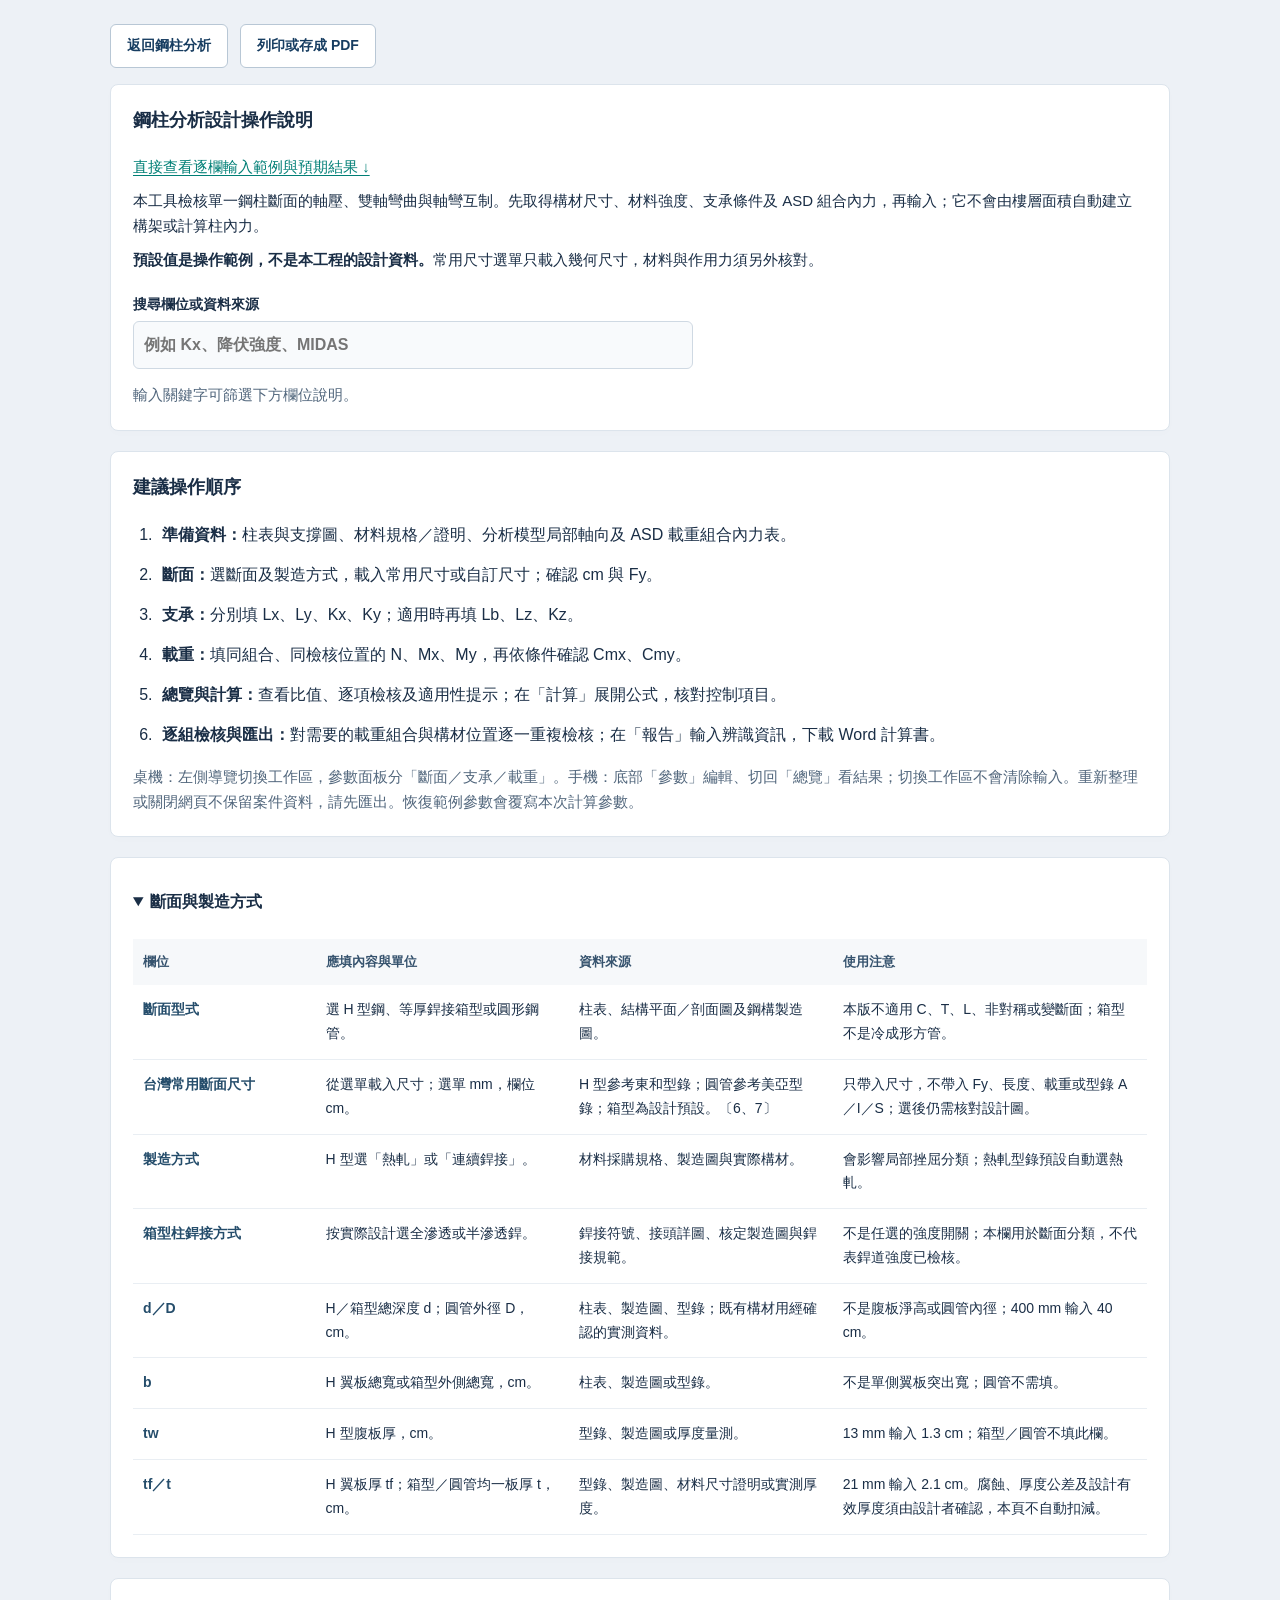
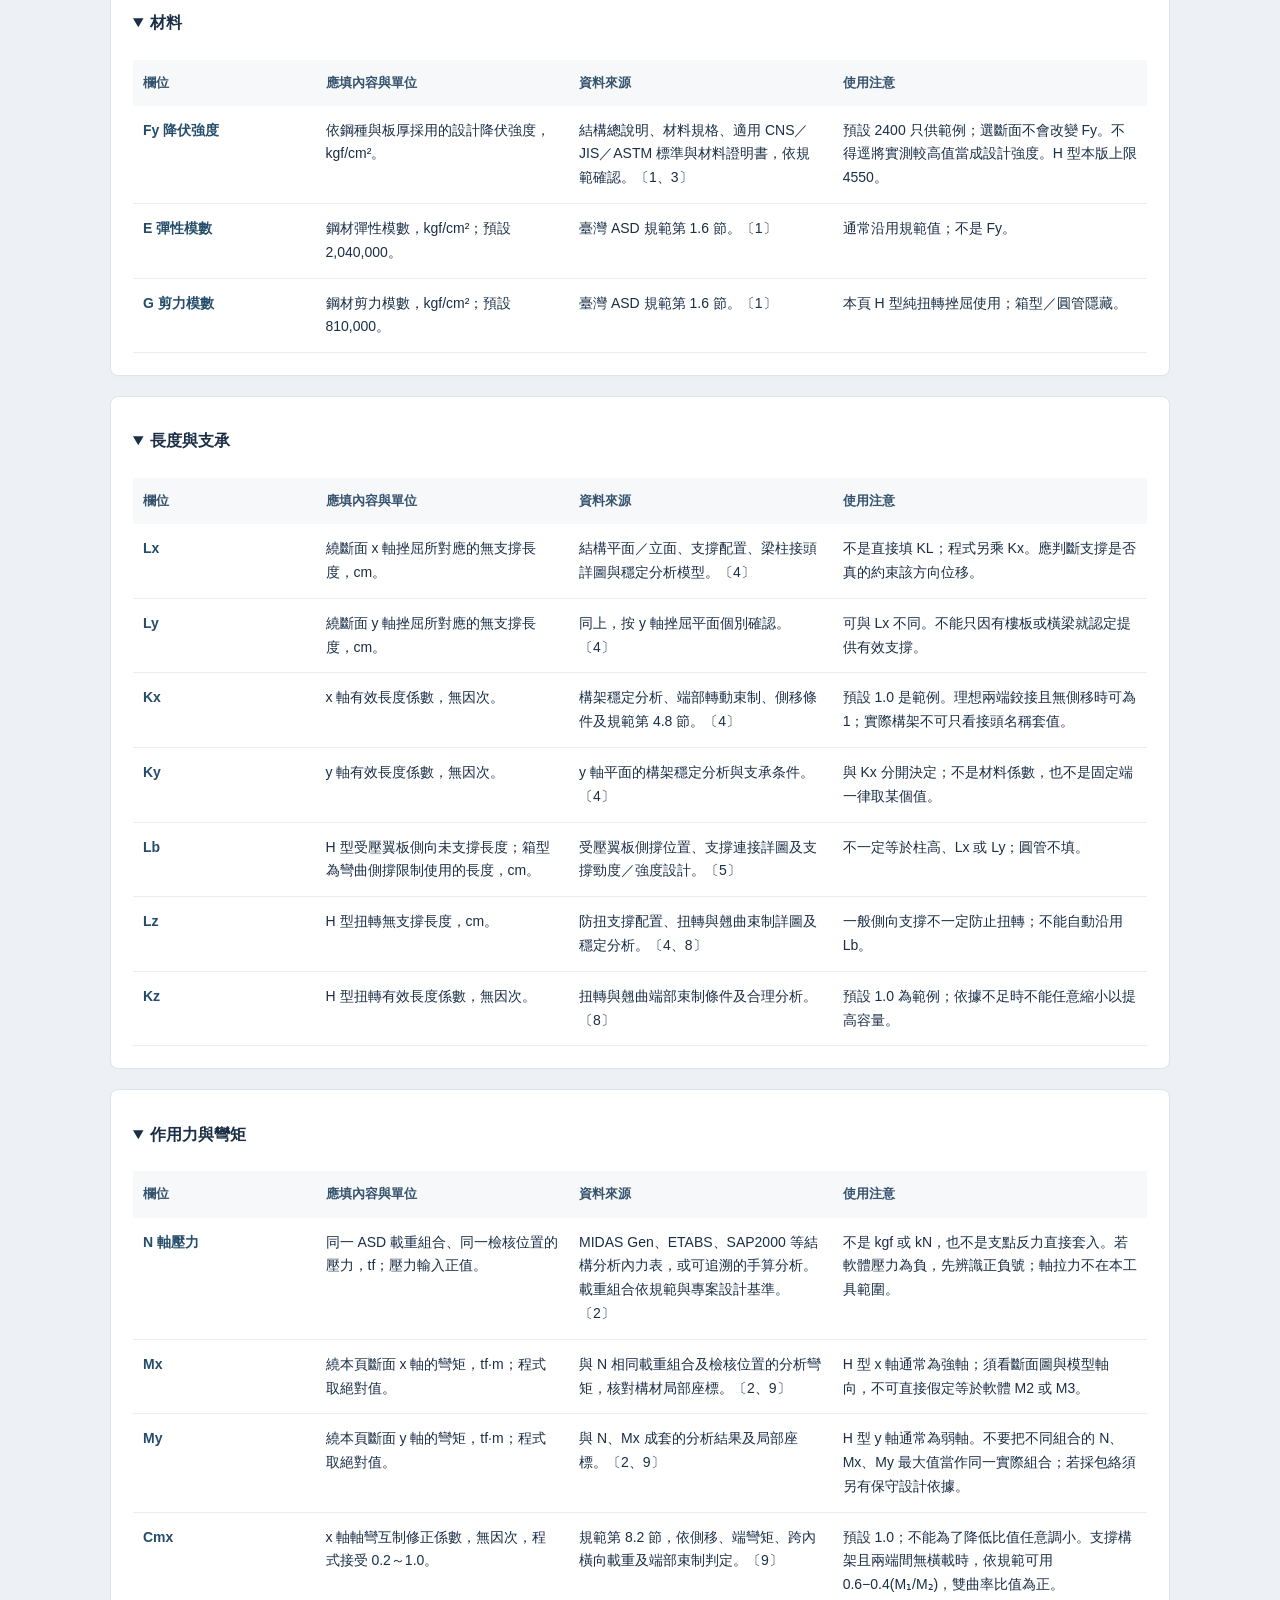
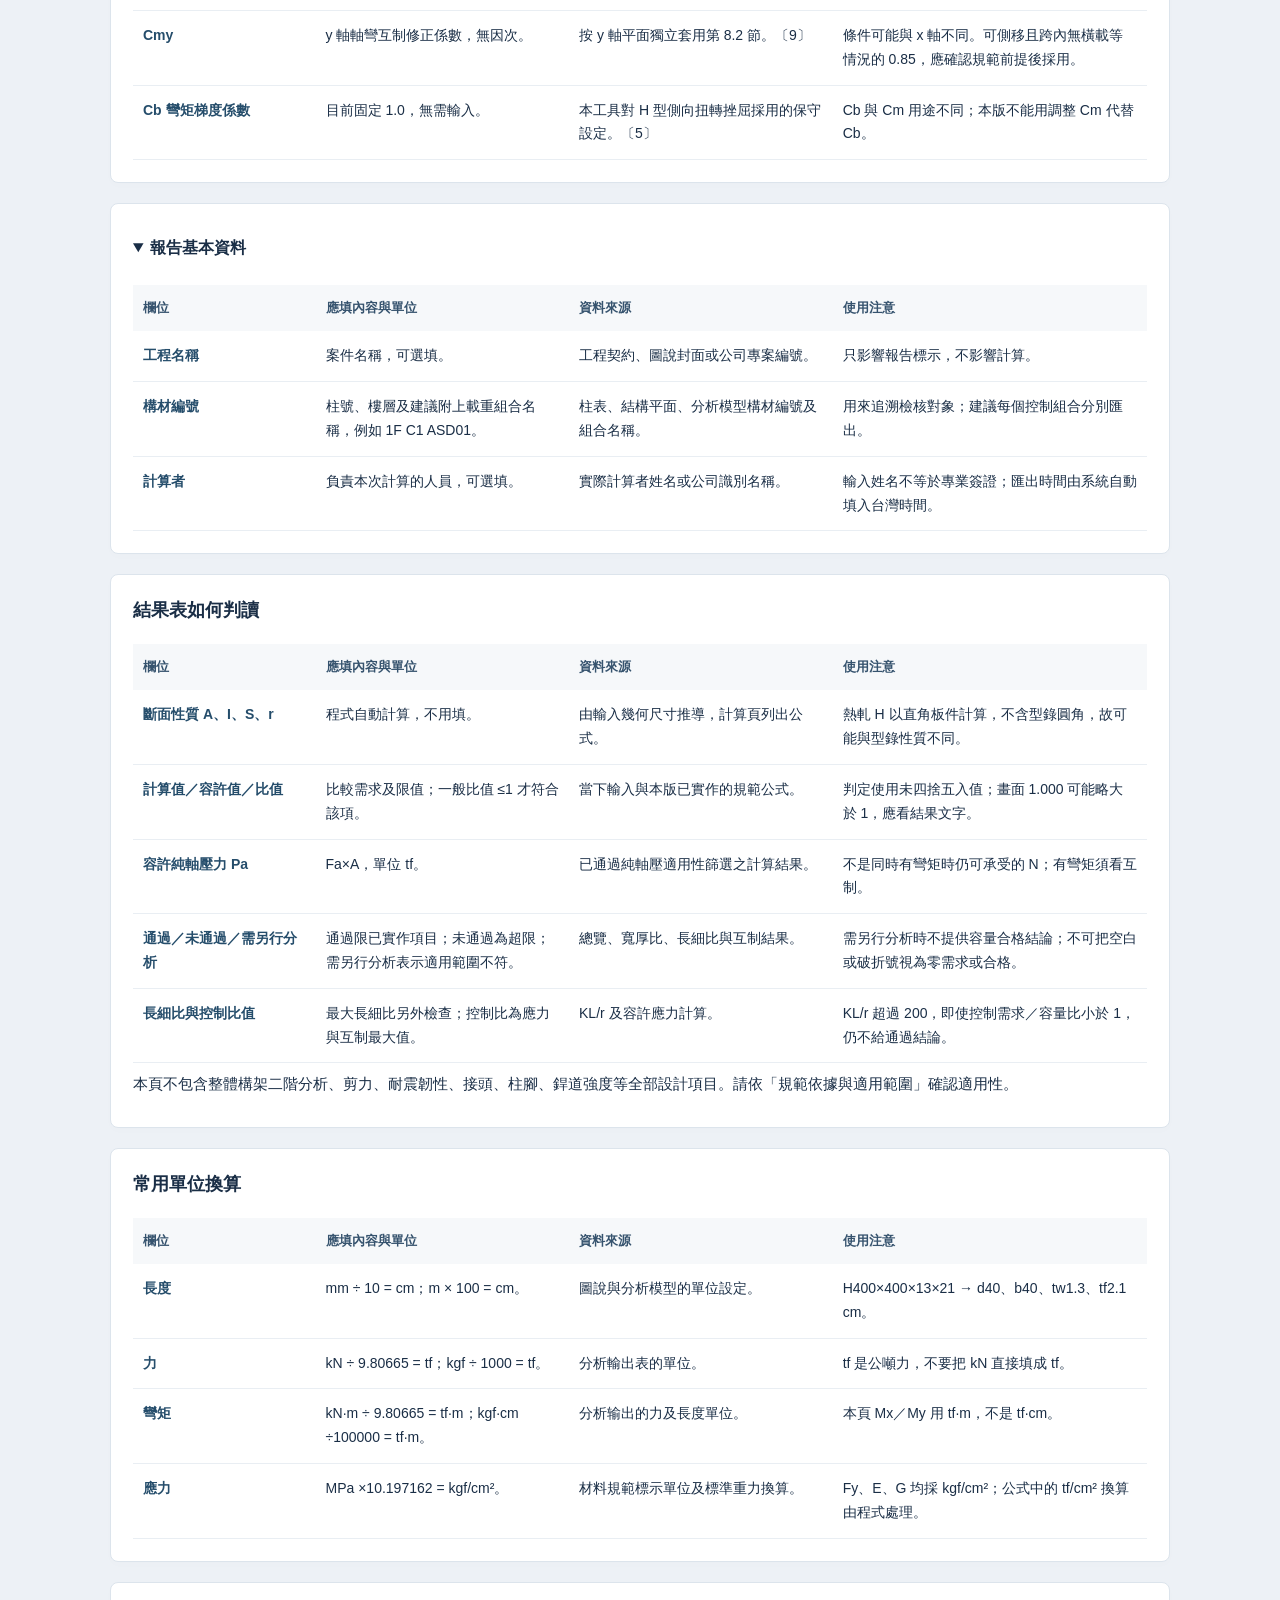
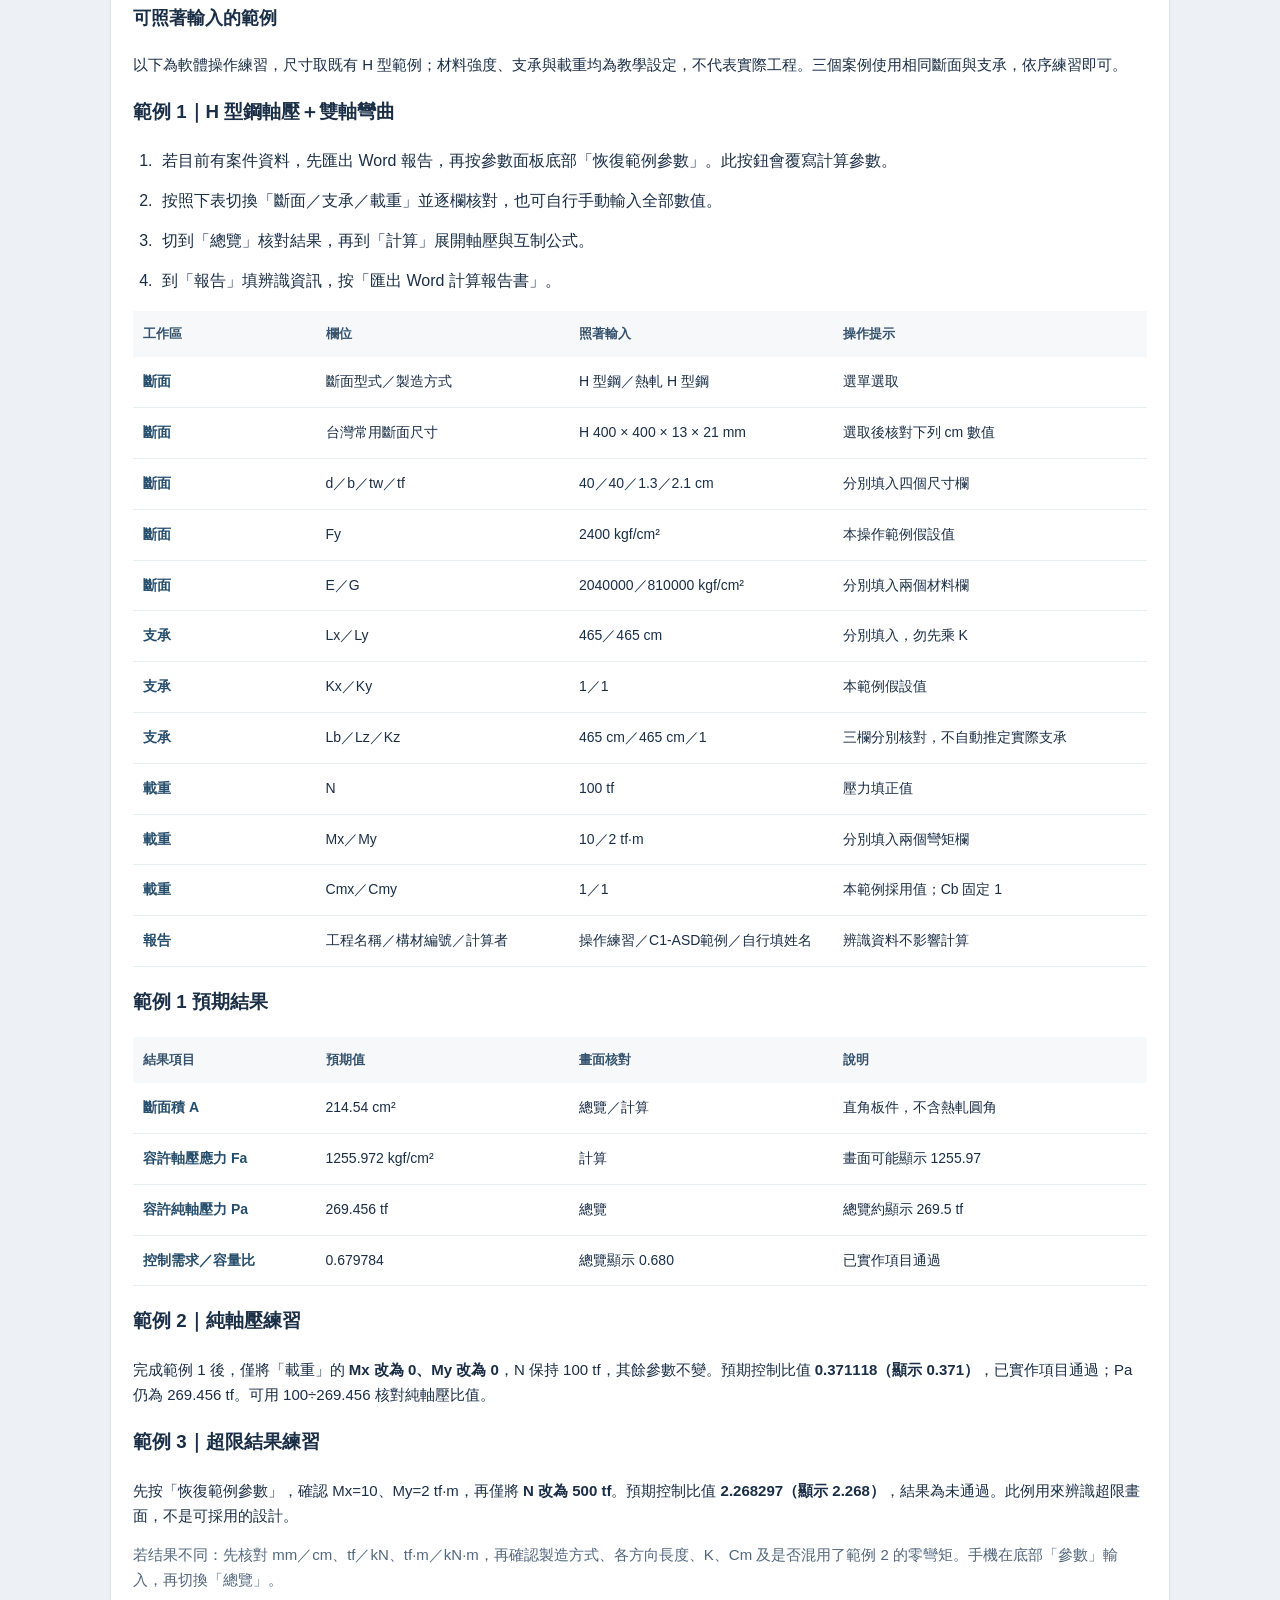
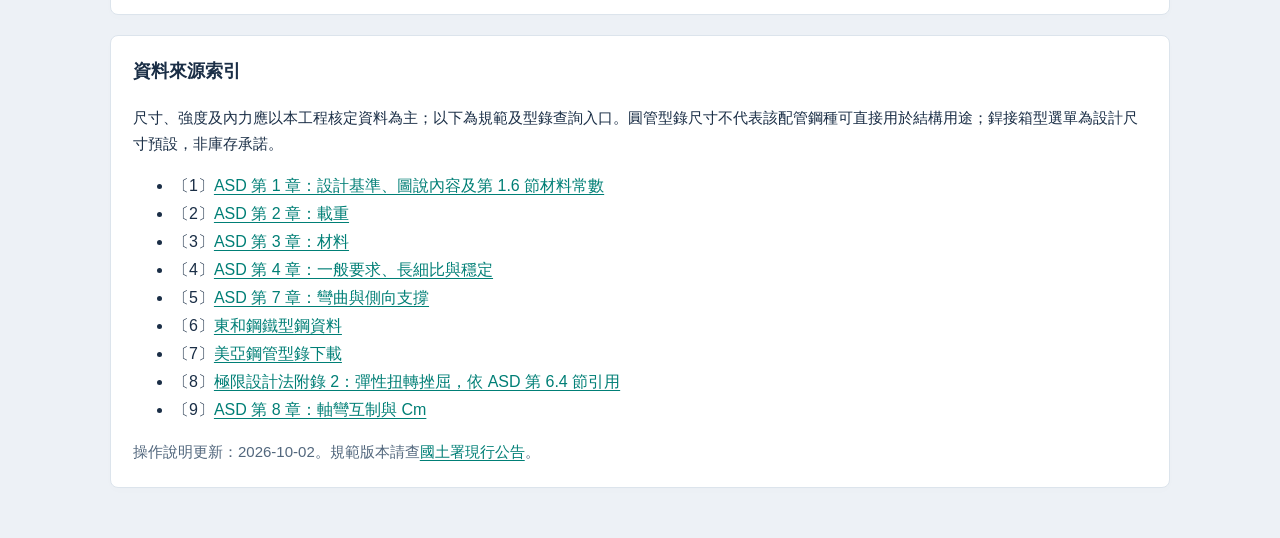
==== commit f7da2dfc: "Include matching walkthrough examples in standalone manual" ====
--- a/manual.html
+++ b/manual.html
@@ -1,3 +1,3 @@
-<!doctype html><html lang="zh-Hant"><head><meta charset="utf-8"><meta name="viewport" content="width=device-width,initial-scale=1"><title>鋼柱分析設計操作說明</title><link rel="stylesheet" href="style.css?v=20261002-ui2"><style>body{padding:0;background:#edf1f6}.manual-head{max-width:1100px;margin:24px auto 16px;padding:0 20px;display:flex;gap:12px;flex-wrap:wrap}.manual-content{max-width:1100px;margin:auto;padding:0 20px 30px}.manual-content .guide-actions{display:none}@media print{.manual-head,.guide-actions{display:none!important}.manual-content{padding:0}.panel{break-inside:auto;border:0}.guide-table tr{break-inside:avoid}body{background:white}}</style></head><body><div class="manual-head"><a href="index.html" class="toolbar-button">返回鋼柱分析</a><button class="toolbar-button" onclick="window.print()">列印或存成 PDF</button></div><article class="manual-content operation-guide"><section class="panel guide-intro"><h2>鋼柱分析設計操作說明</h2><p>本工具檢核單一鋼柱斷面的軸壓、雙軸彎曲與軸彎互制。先取得構材尺寸、材料強度、支承條件及 ASD 組合內力，再輸入；它不會由樓層面積自動建立構架或計算柱內力。</p><p><strong>預設值是操作範例，不是本工程的設計資料。</strong>常用尺寸選單只載入幾何尺寸，材料與作用力須另外核對。</p><div class="guide-actions"><a class="toolbar-button" href="manual.html" target="_blank" rel="noopener">獨立開啟操作手冊</a></div><label class="guide-search-label">搜尋欄位或資料來源<input type="search" class="guide-search" placeholder="例如 Kx、降伏強度、MIDAS" aria-describedby="guide-search-result"></label><p id="guide-search-result" class="hint" role="status">輸入關鍵字可篩選下方欄位說明。</p></section>
+<!doctype html><html lang="zh-Hant"><head><meta charset="utf-8"><meta name="viewport" content="width=device-width,initial-scale=1"><title>鋼柱分析設計操作說明</title><link rel="stylesheet" href="style.css?v=20261002-ui2"><style>body{padding:0;background:#edf1f6}.manual-head{max-width:1100px;margin:24px auto 16px;padding:0 20px;display:flex;gap:12px;flex-wrap:wrap}.manual-content{max-width:1100px;margin:auto;padding:0 20px 30px}.manual-content .guide-actions{display:none}@media print{.manual-head,.guide-actions{display:none!important}.manual-content{padding:0}.panel{break-inside:auto;border:0}.guide-table tr{break-inside:avoid}body{background:white}}</style></head><body><div class="manual-head"><a href="index.html" class="toolbar-button">返回鋼柱分析</a><button class="toolbar-button" onclick="window.print()">列印或存成 PDF</button></div><article class="manual-content operation-guide"><section class="panel guide-intro"><h2>鋼柱分析設計操作說明</h2><p><a href="#worked-examples">直接查看逐欄輸入範例與預期結果 ↓</a></p><p>本工具檢核單一鋼柱斷面的軸壓、雙軸彎曲與軸彎互制。先取得構材尺寸、材料強度、支承條件及 ASD 組合內力，再輸入；它不會由樓層面積自動建立構架或計算柱內力。</p><p><strong>預設值是操作範例，不是本工程的設計資料。</strong>常用尺寸選單只載入幾何尺寸，材料與作用力須另外核對。</p><div class="guide-actions"><a class="toolbar-button" href="manual.html" target="_blank" rel="noopener">獨立開啟操作手冊</a></div><label class="guide-search-label">搜尋欄位或資料來源<input type="search" class="guide-search" placeholder="例如 Kx、降伏強度、MIDAS" aria-describedby="guide-search-result"></label><p id="guide-search-result" class="hint" role="status">輸入關鍵字可篩選下方欄位說明。</p></section>
 <section class="panel"><h2>建議操作順序</h2><ol class="guide-steps"><li><b>準備資料：</b>柱表與支撐圖、材料規格／證明、分析模型局部軸向及 ASD 載重組合內力表。</li><li><b>斷面：</b>選斷面及製造方式，載入常用尺寸或自訂尺寸；確認 cm 與 Fy。</li><li><b>支承：</b>分別填 Lx、Ly、Kx、Ky；適用時再填 Lb、Lz、Kz。</li><li><b>載重：</b>填同組合、同檢核位置的 N、Mx、My，再依條件確認 Cmx、Cmy。</li><li><b>總覽與計算：</b>查看比值、逐項檢核及適用性提示；在「計算」展開公式，核對控制項目。</li><li><b>逐組檢核與匯出：</b>對需要的載重組合與構材位置逐一重複檢核；在「報告」輸入辨識資訊，下載 Word 計算書。</li></ol><p class="hint">桌機：左側導覽切換工作區，參數面板分「斷面／支承／載重」。手機：底部「參數」編輯、切回「總覽」看結果；切換工作區不會清除輸入。重新整理或關閉網頁不保留案件資料，請先匯出。恢復範例參數會覆寫本次計算參數。</p></section><section class="panel"><details class="guide-section" open><summary>斷面與製造方式</summary><div class="guide-table-wrap"><table class="guide-table"><thead><tr><th>欄位</th><th>應填內容與單位</th><th>資料來源</th><th>使用注意</th></tr></thead><tbody><tr><td data-label="欄位">斷面型式</td><td data-label="應填內容與單位">選 H 型鋼、等厚銲接箱型或圓形鋼管。</td><td data-label="資料來源">柱表、結構平面／剖面圖及鋼構製造圖。</td><td data-label="使用注意">本版不適用 C、T、L、非對稱或變斷面；箱型不是冷成形方管。</td></tr><tr><td data-label="欄位">台灣常用斷面尺寸</td><td data-label="應填內容與單位">從選單載入尺寸；選單 mm，欄位 cm。</td><td data-label="資料來源">H 型參考東和型錄；圓管參考美亞型錄；箱型為設計預設。〔6、7〕</td><td data-label="使用注意">只帶入尺寸，不帶入 Fy、長度、載重或型錄 A／I／S；選後仍需核對設計圖。</td></tr><tr><td data-label="欄位">製造方式</td><td data-label="應填內容與單位">H 型選「熱軋」或「連續銲接」。</td><td data-label="資料來源">材料採購規格、製造圖與實際構材。</td><td data-label="使用注意">會影響局部挫屈分類；熱軋型錄預設自動選熱軋。</td></tr><tr><td data-label="欄位">箱型柱銲接方式</td><td data-label="應填內容與單位">按實際設計選全滲透或半滲透銲。</td><td data-label="資料來源">銲接符號、接頭詳圖、核定製造圖與銲接規範。</td><td data-label="使用注意">不是任選的強度開關；本欄用於斷面分類，不代表銲道強度已檢核。</td></tr><tr><td data-label="欄位">d／D</td><td data-label="應填內容與單位">H／箱型總深度 d；圓管外徑 D，cm。</td><td data-label="資料來源">柱表、製造圖、型錄；既有構材用經確認的實測資料。</td><td data-label="使用注意">不是腹板淨高或圓管內徑；400 mm 輸入 40 cm。</td></tr><tr><td data-label="欄位">b</td><td data-label="應填內容與單位">H 翼板總寬或箱型外側總寬，cm。</td><td data-label="資料來源">柱表、製造圖或型錄。</td><td data-label="使用注意">不是單側翼板突出寬；圓管不需填。</td></tr><tr><td data-label="欄位">tw</td><td data-label="應填內容與單位">H 型腹板厚，cm。</td><td data-label="資料來源">型錄、製造圖或厚度量測。</td><td data-label="使用注意">13 mm 輸入 1.3 cm；箱型／圓管不填此欄。</td></tr><tr><td data-label="欄位">tf／t</td><td data-label="應填內容與單位">H 翼板厚 tf；箱型／圓管均一板厚 t，cm。</td><td data-label="資料來源">型錄、製造圖、材料尺寸證明或實測厚度。</td><td data-label="使用注意">21 mm 輸入 2.1 cm。腐蝕、厚度公差及設計有效厚度須由設計者確認，本頁不自動扣減。</td></tr></tbody></table></div></details></section><section class="panel"><details class="guide-section" open><summary>材料</summary><div class="guide-table-wrap"><table class="guide-table"><thead><tr><th>欄位</th><th>應填內容與單位</th><th>資料來源</th><th>使用注意</th></tr></thead><tbody><tr><td data-label="欄位">Fy 降伏強度</td><td data-label="應填內容與單位">依鋼種與板厚採用的設計降伏強度，kgf/cm²。</td><td data-label="資料來源">結構總說明、材料規格、適用 CNS／JIS／ASTM 標準與材料證明書，依規範確認。〔1、3〕</td><td data-label="使用注意">預設 2400 只供範例；選斷面不會改變 Fy。不得逕將實測較高值當成設計強度。H 型本版上限 4550。</td></tr><tr><td data-label="欄位">E 彈性模數</td><td data-label="應填內容與單位">鋼材彈性模數，kgf/cm²；預設 2,040,000。</td><td data-label="資料來源">臺灣 ASD 規範第 1.6 節。〔1〕</td><td data-label="使用注意">通常沿用規範值；不是 Fy。</td></tr><tr><td data-label="欄位">G 剪力模數</td><td data-label="應填內容與單位">鋼材剪力模數，kgf/cm²；預設 810,000。</td><td data-label="資料來源">臺灣 ASD 規範第 1.6 節。〔1〕</td><td data-label="使用注意">本頁 H 型純扭轉挫屈使用；箱型／圓管隱藏。</td></tr></tbody></table></div></details></section><section class="panel"><details class="guide-section" open><summary>長度與支承</summary><div class="guide-table-wrap"><table class="guide-table"><thead><tr><th>欄位</th><th>應填內容與單位</th><th>資料來源</th><th>使用注意</th></tr></thead><tbody><tr><td data-label="欄位">Lx</td><td data-label="應填內容與單位">繞斷面 x 軸挫屈所對應的無支撐長度，cm。</td><td data-label="資料來源">結構平面／立面、支撐配置、梁柱接頭詳圖與穩定分析模型。〔4〕</td><td data-label="使用注意">不是直接填 KL；程式另乘 Kx。應判斷支撐是否真的約束該方向位移。</td></tr><tr><td data-label="欄位">Ly</td><td data-label="應填內容與單位">繞斷面 y 軸挫屈所對應的無支撐長度，cm。</td><td data-label="資料來源">同上，按 y 軸挫屈平面個別確認。〔4〕</td><td data-label="使用注意">可與 Lx 不同。不能只因有樓板或橫梁就認定提供有效支撐。</td></tr><tr><td data-label="欄位">Kx</td><td data-label="應填內容與單位">x 軸有效長度係數，無因次。</td><td data-label="資料來源">構架穩定分析、端部轉動束制、側移條件及規範第 4.8 節。〔4〕</td><td data-label="使用注意">預設 1.0 是範例。理想兩端鉸接且無側移時可為 1；實際構架不可只看接頭名稱套值。</td></tr><tr><td data-label="欄位">Ky</td><td data-label="應填內容與單位">y 軸有效長度係數，無因次。</td><td data-label="資料來源">y 軸平面的構架穩定分析與支承条件。〔4〕</td><td data-label="使用注意">與 Kx 分開決定；不是材料係數，也不是固定端一律取某個值。</td></tr><tr><td data-label="欄位">Lb</td><td data-label="應填內容與單位">H 型受壓翼板側向未支撐長度；箱型為彎曲側撐限制使用的長度，cm。</td><td data-label="資料來源">受壓翼板側撐位置、支撐連接詳圖及支撐勁度／強度設計。〔5〕</td><td data-label="使用注意">不一定等於柱高、Lx 或 Ly；圓管不填。</td></tr><tr><td data-label="欄位">Lz</td><td data-label="應填內容與單位">H 型扭轉無支撐長度，cm。</td><td data-label="資料來源">防扭支撐配置、扭轉與翹曲束制詳圖及穩定分析。〔4、8〕</td><td data-label="使用注意">一般側向支撐不一定防止扭轉；不能自動沿用 Lb。</td></tr><tr><td data-label="欄位">Kz</td><td data-label="應填內容與單位">H 型扭轉有效長度係數，無因次。</td><td data-label="資料來源">扭轉與翹曲端部束制條件及合理分析。〔8〕</td><td data-label="使用注意">預設 1.0 為範例；依據不足時不能任意縮小以提高容量。</td></tr></tbody></table></div></details></section><section class="panel"><details class="guide-section" open><summary>作用力與彎矩</summary><div class="guide-table-wrap"><table class="guide-table"><thead><tr><th>欄位</th><th>應填內容與單位</th><th>資料來源</th><th>使用注意</th></tr></thead><tbody><tr><td data-label="欄位">N 軸壓力</td><td data-label="應填內容與單位">同一 ASD 載重組合、同一檢核位置的壓力，tf；壓力輸入正值。</td><td data-label="資料來源">MIDAS Gen、ETABS、SAP2000 等結構分析內力表，或可追溯的手算分析。載重組合依規範與專案設計基準。〔2〕</td><td data-label="使用注意">不是 kgf 或 kN，也不是支點反力直接套入。若軟體壓力為負，先辨識正負號；軸拉力不在本工具範圍。</td></tr><tr><td data-label="欄位">Mx</td><td data-label="應填內容與單位">繞本頁斷面 x 軸的彎矩，tf·m；程式取絕對值。</td><td data-label="資料來源">與 N 相同載重組合及檢核位置的分析彎矩，核對構材局部座標。〔2、9〕</td><td data-label="使用注意">H 型 x 軸通常為強軸；須看斷面圖與模型軸向，不可直接假定等於軟體 M2 或 M3。</td></tr><tr><td data-label="欄位">My</td><td data-label="應填內容與單位">繞本頁斷面 y 軸的彎矩，tf·m；程式取絕對值。</td><td data-label="資料來源">與 N、Mx 成套的分析結果及局部座標。〔2、9〕</td><td data-label="使用注意">H 型 y 軸通常為弱軸。不要把不同組合的 N、Mx、My 最大值當作同一實際組合；若採包絡須另有保守設計依據。</td></tr><tr><td data-label="欄位">Cmx</td><td data-label="應填內容與單位">x 軸軸彎互制修正係數，無因次，程式接受 0.2～1.0。</td><td data-label="資料來源">規範第 8.2 節，依側移、端彎矩、跨內橫向載重及端部束制判定。〔9〕</td><td data-label="使用注意">預設 1.0；不能為了降低比值任意調小。支撐構架且兩端間無橫載時，依規範可用 0.6−0.4(M₁/M₂)，雙曲率比值為正。</td></tr><tr><td data-label="欄位">Cmy</td><td data-label="應填內容與單位">y 軸軸彎互制修正係數，無因次。</td><td data-label="資料來源">按 y 軸平面獨立套用第 8.2 節。〔9〕</td><td data-label="使用注意">條件可能與 x 軸不同。可側移且跨內無橫載等情況的 0.85，應確認規範前提後採用。</td></tr><tr><td data-label="欄位">Cb 彎矩梯度係數</td><td data-label="應填內容與單位">目前固定 1.0，無需輸入。</td><td data-label="資料來源">本工具對 H 型側向扭轉挫屈採用的保守設定。〔5〕</td><td data-label="使用注意">Cb 與 Cm 用途不同；本版不能用調整 Cm 代替 Cb。</td></tr></tbody></table></div></details></section><section class="panel"><details class="guide-section" open><summary>報告基本資料</summary><div class="guide-table-wrap"><table class="guide-table"><thead><tr><th>欄位</th><th>應填內容與單位</th><th>資料來源</th><th>使用注意</th></tr></thead><tbody><tr><td data-label="欄位">工程名稱</td><td data-label="應填內容與單位">案件名稱，可選填。</td><td data-label="資料來源">工程契約、圖說封面或公司專案編號。</td><td data-label="使用注意">只影響報告標示，不影響計算。</td></tr><tr><td data-label="欄位">構材編號</td><td data-label="應填內容與單位">柱號、樓層及建議附上載重組合名稱，例如 1F C1 ASD01。</td><td data-label="資料來源">柱表、結構平面、分析模型構材編號及組合名稱。</td><td data-label="使用注意">用來追溯檢核對象；建議每個控制組合分別匯出。</td></tr><tr><td data-label="欄位">計算者</td><td data-label="應填內容與單位">負責本次計算的人員，可選填。</td><td data-label="資料來源">實際計算者姓名或公司識別名稱。</td><td data-label="使用注意">輸入姓名不等於專業簽證；匯出時間由系統自動填入台灣時間。</td></tr></tbody></table></div></details></section><section class="panel"><h2>結果表如何判讀</h2><div class="guide-table-wrap"><table class="guide-table"><thead><tr><th>欄位</th><th>應填內容與單位</th><th>資料來源</th><th>使用注意</th></tr></thead><tbody><tr><td data-label="欄位">斷面性質 A、I、S、r</td><td data-label="應填內容與單位">程式自動計算，不用填。</td><td data-label="資料來源">由輸入幾何尺寸推導，計算頁列出公式。</td><td data-label="使用注意">熱軋 H 以直角板件計算，不含型錄圓角，故可能與型錄性質不同。</td></tr><tr><td data-label="欄位">計算值／容許值／比值</td><td data-label="應填內容與單位">比較需求及限值；一般比值 ≤1 才符合該項。</td><td data-label="資料來源">當下輸入與本版已實作的規範公式。</td><td data-label="使用注意">判定使用未四捨五入值；畫面 1.000 可能略大於 1，應看結果文字。</td></tr><tr><td data-label="欄位">容許純軸壓力 Pa</td><td data-label="應填內容與單位">Fa×A，單位 tf。</td><td data-label="資料來源">已通過純軸壓適用性篩選之計算結果。</td><td data-label="使用注意">不是同時有彎矩時仍可承受的 N；有彎矩須看互制。</td></tr><tr><td data-label="欄位">通過／未通過／需另行分析</td><td data-label="應填內容與單位">通過限已實作項目；未通過為超限；需另行分析表示適用範圍不符。</td><td data-label="資料來源">總覽、寬厚比、長細比與互制結果。</td><td data-label="使用注意">需另行分析時不提供容量合格結論；不可把空白或破折號視為零需求或合格。</td></tr><tr><td data-label="欄位">長細比與控制比值</td><td data-label="應填內容與單位">最大長細比另外檢查；控制比為應力與互制最大值。</td><td data-label="資料來源">KL/r 及容許應力計算。</td><td data-label="使用注意">KL/r 超過 200，即使控制需求／容量比小於 1，仍不給通過結論。</td></tr></tbody></table></div><p>本頁不包含整體構架二階分析、剪力、耐震韌性、接頭、柱腳、銲道強度等全部設計項目。請依「規範依據與適用範圍」確認適用性。</p></section>
-<section class="panel"><h2>常用單位換算</h2><div class="guide-table-wrap"><table class="guide-table"><thead><tr><th>欄位</th><th>應填內容與單位</th><th>資料來源</th><th>使用注意</th></tr></thead><tbody><tr><td data-label="欄位">長度</td><td data-label="應填內容與單位">mm ÷ 10 = cm；m × 100 = cm。</td><td data-label="資料來源">圖說與分析模型的單位設定。</td><td data-label="使用注意">H400×400×13×21 → d40、b40、tw1.3、tf2.1 cm。</td></tr><tr><td data-label="欄位">力</td><td data-label="應填內容與單位">kN ÷ 9.80665 = tf；kgf ÷ 1000 = tf。</td><td data-label="資料來源">分析輸出表的單位。</td><td data-label="使用注意">tf 是公噸力，不要把 kN 直接填成 tf。</td></tr><tr><td data-label="欄位">彎矩</td><td data-label="應填內容與單位">kN·m ÷ 9.80665 = tf·m；kgf·cm ÷100000 = tf·m。</td><td data-label="資料來源">分析输出的力及長度單位。</td><td data-label="使用注意">本頁 Mx／My 用 tf·m，不是 tf·cm。</td></tr><tr><td data-label="欄位">應力</td><td data-label="應填內容與單位">MPa ×10.197162 = kgf/cm²。</td><td data-label="資料來源">材料規範標示單位及標準重力換算。</td><td data-label="使用注意">Fy、E、G 均採 kgf/cm²；公式中的 tf/cm² 換算由程式處理。</td></tr></tbody></table></div></section><section class="panel"><h2>範例核對</h2><p>按「恢復範例參數」：H400×400×13×21、Fy=2400 kgf/cm²、Lx=Ly=Lb=Lz=465 cm、Kx=Ky=Kz=1、N=100 tf、Mx=10 tf·m、My=2 tf·m、Cmx=Cmy=1。</p><p>本版直角板件模型得到 A=214.54 cm²、Fa=1255.972 kgf/cm²、Pa=269.456 tf、控制比值約 0.679784（顯示 0.680）。這是軟體操作與重算核對例，不能代替實際工程資料。</p></section><section class="panel"><h2>資料來源索引</h2><p>尺寸、強度及內力應以本工程核定資料為主；以下為規範及型錄查詢入口。圓管型錄尺寸不代表該配管鋼種可直接用於結構用途；銲接箱型選單為設計尺寸預設，非庫存承諾。</p><ul><li>〔1〕<a href="https://www.nlma.gov.tw/uploads/files/29f814e938f670b39b730db3df30ebcd.pdf" target="_blank" rel="noopener">ASD 第 1 章：設計基準、圖說內容及第 1.6 節材料常數</a></li><li>〔2〕<a href="https://www.nlma.gov.tw/uploads/files/dcf68fc6a62377c89c0e18880c8ac328.pdf" target="_blank" rel="noopener">ASD 第 2 章：載重</a></li><li>〔3〕<a href="https://www.nlma.gov.tw/uploads/files/82c2aaa85e73c89645af78f06986d266.pdf" target="_blank" rel="noopener">ASD 第 3 章：材料</a></li><li>〔4〕<a href="https://www.nlma.gov.tw/uploads/files/e7c2c9d73eefc69beecde12336374b9b.pdf" target="_blank" rel="noopener">ASD 第 4 章：一般要求、長細比與穩定</a></li><li>〔5〕<a href="https://www.nlma.gov.tw/uploads/files/91bbcbd01a38582e6c5b1f00dd367683.pdf" target="_blank" rel="noopener">ASD 第 7 章：彎曲與側向支撐</a></li><li>〔6〕<a href="https://www.tunghosteel.com/product/detail/2" target="_blank" rel="noopener">東和鋼鐵型鋼資料</a></li><li>〔7〕<a href="https://www.mayer.com.tw/zh-tw/download/1" target="_blank" rel="noopener">美亞鋼管型錄下載</a></li><li>〔8〕<a href="https://www.nlma.gov.tw/uploads/files/d547411a0c02e0a8816b6d9c2aadb32e.pdf" target="_blank" rel="noopener">極限設計法附錄 2：彈性扭轉挫屈，依 ASD 第 6.4 節引用</a></li><li>〔9〕<a href="https://www.nlma.gov.tw/uploads/files/f6ed32171e4e99a9c49e85ca3b733d3c.pdf" target="_blank" rel="noopener">ASD 第 8 章：軸彎互制與 Cm</a></li></ul><p class="hint">操作說明更新：2026-10-02。規範版本請查<a href="https://www.nlma.gov.tw/ch/legislation/regsearch/7176" target="_blank" rel="noopener">國土署現行公告</a>。</p></section></article><script src="guide.js?v=20261002-ui2"></script></body></html>+<section class="panel"><h2>常用單位換算</h2><div class="guide-table-wrap"><table class="guide-table"><thead><tr><th>欄位</th><th>應填內容與單位</th><th>資料來源</th><th>使用注意</th></tr></thead><tbody><tr><td data-label="欄位">長度</td><td data-label="應填內容與單位">mm ÷ 10 = cm；m × 100 = cm。</td><td data-label="資料來源">圖說與分析模型的單位設定。</td><td data-label="使用注意">H400×400×13×21 → d40、b40、tw1.3、tf2.1 cm。</td></tr><tr><td data-label="欄位">力</td><td data-label="應填內容與單位">kN ÷ 9.80665 = tf；kgf ÷ 1000 = tf。</td><td data-label="資料來源">分析輸出表的單位。</td><td data-label="使用注意">tf 是公噸力，不要把 kN 直接填成 tf。</td></tr><tr><td data-label="欄位">彎矩</td><td data-label="應填內容與單位">kN·m ÷ 9.80665 = tf·m；kgf·cm ÷100000 = tf·m。</td><td data-label="資料來源">分析输出的力及長度單位。</td><td data-label="使用注意">本頁 Mx／My 用 tf·m，不是 tf·cm。</td></tr><tr><td data-label="欄位">應力</td><td data-label="應填內容與單位">MPa ×10.197162 = kgf/cm²。</td><td data-label="資料來源">材料規範標示單位及標準重力換算。</td><td data-label="使用注意">Fy、E、G 均採 kgf/cm²；公式中的 tf/cm² 換算由程式處理。</td></tr></tbody></table></div></section><section class="panel" id="worked-examples"><h2>可照著輸入的範例</h2><p>以下為軟體操作練習，尺寸取既有 H 型範例；材料強度、支承與載重均為教學設定，不代表實際工程。三個案例使用相同斷面與支承，依序練習即可。</p><h3>範例 1｜H 型鋼軸壓＋雙軸彎曲</h3><ol class="guide-steps"><li>若目前有案件資料，先匯出 Word 報告，再按參數面板底部「恢復範例參數」。此按鈕會覆寫計算參數。</li><li>按照下表切換「斷面／支承／載重」並逐欄核對，也可自行手動輸入全部數值。</li><li>切到「總覽」核對結果，再到「計算」展開軸壓與互制公式。</li><li>到「報告」填辨識資訊，按「匯出 Word 計算報告書」。</li></ol><div class="guide-table-wrap"><table class="guide-table"><thead><tr><th>工作區</th><th>欄位</th><th>照著輸入</th><th>操作提示</th></tr></thead><tbody><tr><td data-label="工作區">斷面</td><td data-label="欄位">斷面型式／製造方式</td><td data-label="照著輸入">H 型鋼／熱軋 H 型鋼</td><td data-label="操作提示">選單選取</td></tr><tr><td data-label="工作區">斷面</td><td data-label="欄位">台灣常用斷面尺寸</td><td data-label="照著輸入">H 400 × 400 × 13 × 21 mm</td><td data-label="操作提示">選取後核對下列 cm 數值</td></tr><tr><td data-label="工作區">斷面</td><td data-label="欄位">d／b／tw／tf</td><td data-label="照著輸入">40／40／1.3／2.1 cm</td><td data-label="操作提示">分別填入四個尺寸欄</td></tr><tr><td data-label="工作區">斷面</td><td data-label="欄位">Fy</td><td data-label="照著輸入">2400 kgf/cm²</td><td data-label="操作提示">本操作範例假設值</td></tr><tr><td data-label="工作區">斷面</td><td data-label="欄位">E／G</td><td data-label="照著輸入">2040000／810000 kgf/cm²</td><td data-label="操作提示">分別填入兩個材料欄</td></tr><tr><td data-label="工作區">支承</td><td data-label="欄位">Lx／Ly</td><td data-label="照著輸入">465／465 cm</td><td data-label="操作提示">分別填入，勿先乘 K</td></tr><tr><td data-label="工作區">支承</td><td data-label="欄位">Kx／Ky</td><td data-label="照著輸入">1／1</td><td data-label="操作提示">本範例假設值</td></tr><tr><td data-label="工作區">支承</td><td data-label="欄位">Lb／Lz／Kz</td><td data-label="照著輸入">465 cm／465 cm／1</td><td data-label="操作提示">三欄分別核對，不自動推定實際支承</td></tr><tr><td data-label="工作區">載重</td><td data-label="欄位">N</td><td data-label="照著輸入">100 tf</td><td data-label="操作提示">壓力填正值</td></tr><tr><td data-label="工作區">載重</td><td data-label="欄位">Mx／My</td><td data-label="照著輸入">10／2 tf·m</td><td data-label="操作提示">分別填入兩個彎矩欄</td></tr><tr><td data-label="工作區">載重</td><td data-label="欄位">Cmx／Cmy</td><td data-label="照著輸入">1／1</td><td data-label="操作提示">本範例採用值；Cb 固定 1</td></tr><tr><td data-label="工作區">報告</td><td data-label="欄位">工程名稱／構材編號／計算者</td><td data-label="照著輸入">操作練習／C1-ASD範例／自行填姓名</td><td data-label="操作提示">辨識資料不影響計算</td></tr></tbody></table></div><h3>範例 1 預期結果</h3><div class="guide-table-wrap"><table class="guide-table"><thead><tr><th>結果項目</th><th>預期值</th><th>畫面核對</th><th>說明</th></tr></thead><tbody><tr><td data-label="結果項目">斷面積 A</td><td data-label="預期值">214.54 cm²</td><td data-label="畫面核對">總覽／計算</td><td data-label="說明">直角板件，不含熱軋圓角</td></tr><tr><td data-label="結果項目">容許軸壓應力 Fa</td><td data-label="預期值">1255.972 kgf/cm²</td><td data-label="畫面核對">計算</td><td data-label="說明">畫面可能顯示 1255.97</td></tr><tr><td data-label="結果項目">容許純軸壓力 Pa</td><td data-label="預期值">269.456 tf</td><td data-label="畫面核對">總覽</td><td data-label="說明">總覽約顯示 269.5 tf</td></tr><tr><td data-label="結果項目">控制需求／容量比</td><td data-label="預期值">0.679784</td><td data-label="畫面核對">總覽顯示 0.680</td><td data-label="說明">已實作項目通過</td></tr></tbody></table></div><h3>範例 2｜純軸壓練習</h3><p>完成範例 1 後，僅將「載重」的 <b>Mx 改為 0、My 改為 0</b>，N 保持 100 tf，其餘參數不變。預期控制比值 <b>0.371118（顯示 0.371）</b>，已實作項目通過；Pa 仍為 269.456 tf。可用 100÷269.456 核對純軸壓比值。</p><h3>範例 3｜超限結果練習</h3><p>先按「恢復範例參數」，確認 Mx=10、My=2 tf·m，再僅將 <b>N 改為 500 tf</b>。預期控制比值 <b>2.268297（顯示 2.268）</b>，結果為未通過。此例用來辨識超限畫面，不是可採用的設計。</p><p class="hint">若结果不同：先核對 mm／cm、tf／kN、tf·m／kN·m，再確認製造方式、各方向長度、K、Cm 及是否混用了範例 2 的零彎矩。手機在底部「參數」輸入，再切換「總覽」。</p></section><section class="panel"><h2>資料來源索引</h2><p>尺寸、強度及內力應以本工程核定資料為主；以下為規範及型錄查詢入口。圓管型錄尺寸不代表該配管鋼種可直接用於結構用途；銲接箱型選單為設計尺寸預設，非庫存承諾。</p><ul><li>〔1〕<a href="https://www.nlma.gov.tw/uploads/files/29f814e938f670b39b730db3df30ebcd.pdf" target="_blank" rel="noopener">ASD 第 1 章：設計基準、圖說內容及第 1.6 節材料常數</a></li><li>〔2〕<a href="https://www.nlma.gov.tw/uploads/files/dcf68fc6a62377c89c0e18880c8ac328.pdf" target="_blank" rel="noopener">ASD 第 2 章：載重</a></li><li>〔3〕<a href="https://www.nlma.gov.tw/uploads/files/82c2aaa85e73c89645af78f06986d266.pdf" target="_blank" rel="noopener">ASD 第 3 章：材料</a></li><li>〔4〕<a href="https://www.nlma.gov.tw/uploads/files/e7c2c9d73eefc69beecde12336374b9b.pdf" target="_blank" rel="noopener">ASD 第 4 章：一般要求、長細比與穩定</a></li><li>〔5〕<a href="https://www.nlma.gov.tw/uploads/files/91bbcbd01a38582e6c5b1f00dd367683.pdf" target="_blank" rel="noopener">ASD 第 7 章：彎曲與側向支撐</a></li><li>〔6〕<a href="https://www.tunghosteel.com/product/detail/2" target="_blank" rel="noopener">東和鋼鐵型鋼資料</a></li><li>〔7〕<a href="https://www.mayer.com.tw/zh-tw/download/1" target="_blank" rel="noopener">美亞鋼管型錄下載</a></li><li>〔8〕<a href="https://www.nlma.gov.tw/uploads/files/d547411a0c02e0a8816b6d9c2aadb32e.pdf" target="_blank" rel="noopener">極限設計法附錄 2：彈性扭轉挫屈，依 ASD 第 6.4 節引用</a></li><li>〔9〕<a href="https://www.nlma.gov.tw/uploads/files/f6ed32171e4e99a9c49e85ca3b733d3c.pdf" target="_blank" rel="noopener">ASD 第 8 章：軸彎互制與 Cm</a></li></ul><p class="hint">操作說明更新：2026-10-02。規範版本請查<a href="https://www.nlma.gov.tw/ch/legislation/regsearch/7176" target="_blank" rel="noopener">國土署現行公告</a>。</p></section></article><script src="guide.js?v=20261002-ui2"></script></body></html>
